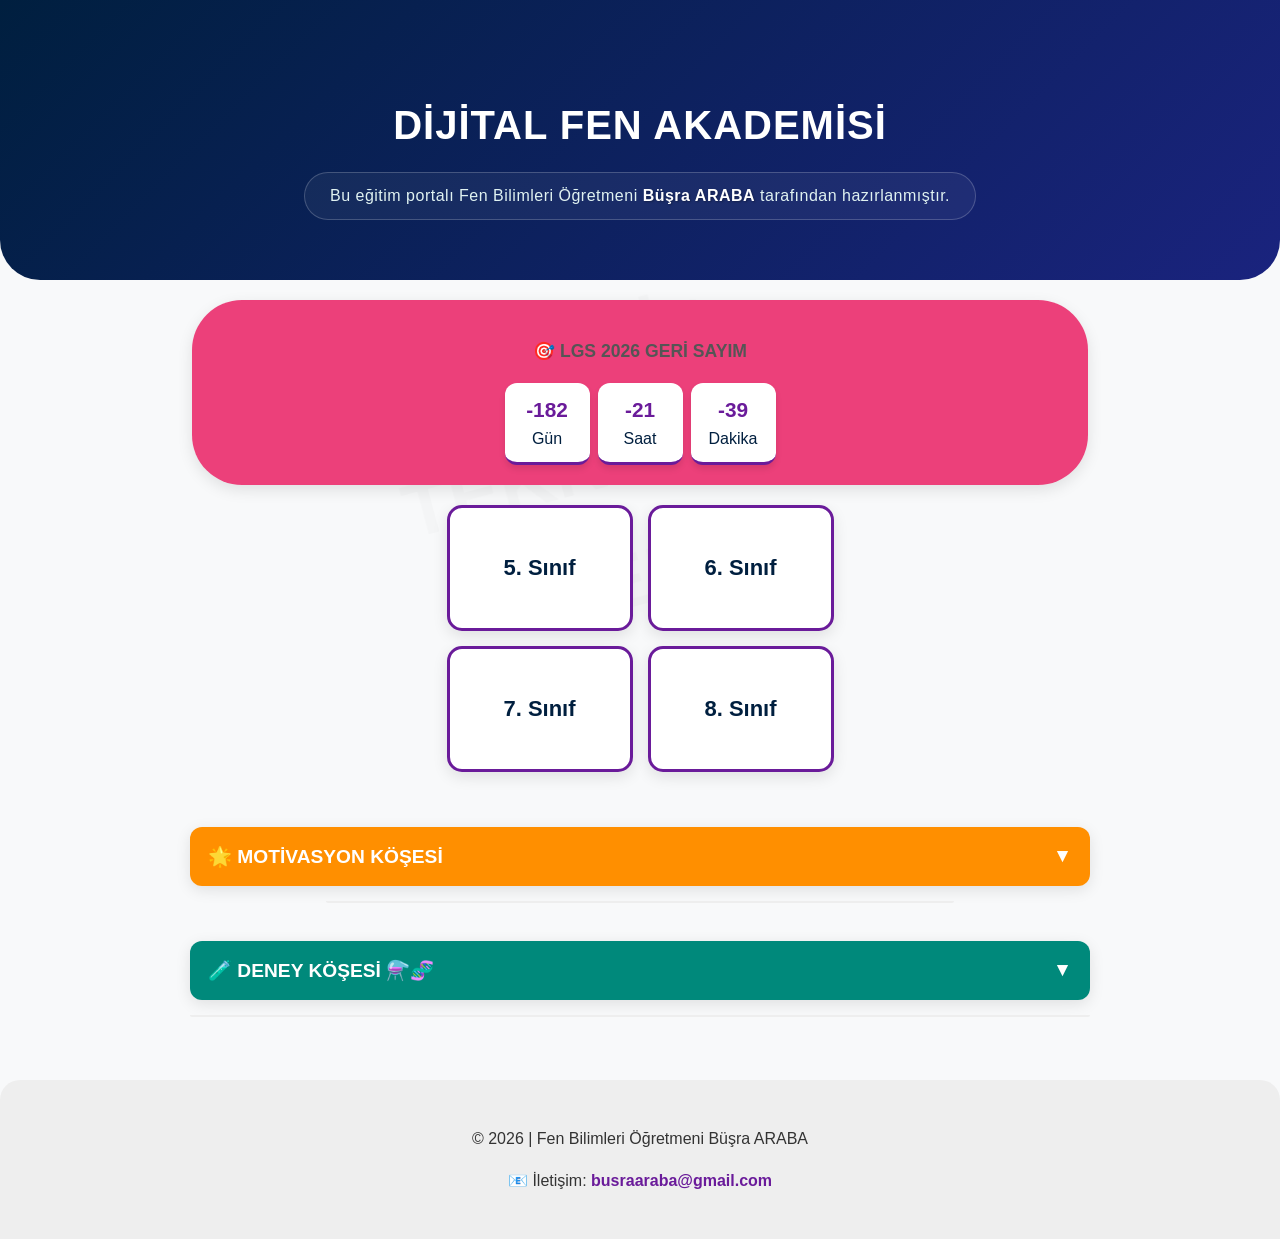
==== index.html @ 3022cdd6 "index.html" ====
<!DOCTYPE html>
<html lang="tr">
<head>
    <meta charset="UTF-8">
    <meta name="viewport" content="width=device-width, initial-scale=1.0">
    <title>Fen Bilimleri Portalı - Büşra Araba</title>
    <link rel="stylesheet" href="style.css">
    <style>
        /* Modern Arka Plan Katmanı */
        body {
            background-color: #f8f9fa;
            position: relative;
        }
        body::before {
            content: "FEN • TEKNOLOJİ • DENEY";
            position: fixed;
            top: 50%;
            left: 50%;
            transform: translate(-50%, -50%) rotate(-15deg);
            font-size: 6vw;
            font-weight: 800;
            color: rgba(0, 0, 0, 0.015);
            z-index: -1;
            pointer-events: none;
        }

        /* Zarif Öğretmen İmzası */
        .teacher-signature {
            margin-top: 15px;
            padding: 10px 25px;
            background: rgba(255, 255, 255, 0.05);
            border-radius: 30px;
            border: 1px solid rgba(255, 255, 255, 0.2);
            display: inline-block;
        }
        .teacher-signature span { color: #e0f2f1; font-size: 1rem; letter-spacing: 0.5px; }
        .teacher-signature b { color: #ffffff; text-shadow: 1px 1px 2px rgba(0,0,0,0.3); }

        /* Kompakt Sayaç Tasarımı */
        #countdown { display: flex; justify-content: center; gap: 8px; margin-top: 10px; }
        .time-unit { 
            background: #ffffff; color: #001f3f; padding: 10px; border-radius: 12px; 
            min-width: 65px; box-shadow: 0 4px 6px rgba(0,0,0,0.1); border-bottom: 3px solid #6a1b9a;
        }
        .time-unit span { font-size: 1.3rem; display: block; font-weight: bold; color: #6a1b9a; }

        /* Akordiyon Butonları (Özel Renkler) */
        .accordion-btn { 
            cursor: pointer; padding: 18px; width: 100%; border: none; text-align: left; 
            font-size: 1.2rem; transition: 0.3s; margin-top: 15px; border-radius: 12px; 
            font-weight: bold; display: flex; justify-content: space-between; align-items: center;
            box-shadow: 0 4px 15px rgba(0,0,0,0.1);
        }

        /* Motivasyon Köşesi - Farklı Renk (Turuncu/Altın Tonları) */
        .btn-motivation { background-color: #ff8f00; color: white; }
        .btn-motivation:hover { background-color: #e65100; }

        /* Deney Köşesi - Farklı Renk (Turkuaz/Yeşil Tonları) */
        .btn-experiment { background-color: #00897b; color: white; }
        .btn-experiment:hover { background-color: #00695c; }

        .panel { 
            padding: 0 20px; background-color: white; max-height: 0; 
            overflow: hidden; transition: max-height 0.3s ease-out; 
            border-radius: 0 0 12px 12px; margin-top: -5px; border: 1px solid #eee;
        }

        /* İçerik Stilleri */
        .quote-box { padding: 15px 0; border-bottom: 1px solid #f0f0f0; }
        .quote-box:last-child { border: none; }
        .exp-item { padding: 15px 0; text-align: left; }
        .exp-item b { color: #00897b; }

        /* Footer */
        .footer-area { margin-top: 60px; padding: 30px; background: #eee; border-radius: 20px 20px 0 0; }
        .footer-area a { color: #6a1b9a; text-decoration: none; font-weight: bold; }
    </style>
</head>
<body>

    <section class="hero" style="background: linear-gradient(135deg, #001f3f, #1a237e); padding: 60px 20px; border-radius: 0 0 40px 40px;">
        <h1 style="font-size: 2.5rem; letter-spacing: 1px; margin-bottom: 0;">DİJİTAL FEN AKADEMİSİ</h1>
        <div class="teacher-signature">
            <span>Bu eğitim portalı Fen Bilimleri Öğretmeni <b>Büşra ARABA</b> tarafından hazırlanmıştır.</span>
        </div>
    </section>

    <div class="countdown-section" style="padding: 20px 0;">
        <h3 style="font-size: 1.1rem; color: #555;">🎯 LGS 2026 GERİ SAYIM</h3>
        <div id="countdown">
            <div class="time-unit"><span id="days">00</span> Gün</div>
            <div class="time-unit"><span id="hours">00</span> Saat</div>
            <div class="time-unit"><span id="minutes">00</span> Dakika</div>
        </div>
    </div>

    <div class="selection-container" style="max-width: 900px; margin: 0 auto; padding: 0 20px;">
        <div style="display: grid; grid-template-columns: 1fr 1fr; gap: 15px; margin-bottom: 20px;">
            <a href="sinif5.html" class="card" style="margin:0;">5. Sınıf</a>
            <a href="sinif6.html" class="card" style="margin:0;">6. Sınıf</a>
            <a href="sinif7.html" class="card" style="margin:0;">7. Sınıf</a>
            <a href="sinif8.html" class="card" style="margin:0;">8. Sınıf</a>
        </div>

        <button class="accordion-btn btn-motivation">
            <span>🌟 MOTİVASYON KÖŞESİ</span>
            <span>▼</span>
        </button>
        <div class="panel">
            <div class="quote-box">
                <p style="font-style: italic;">"Hayatta en hakiki mürşit ilimdir, fendir."</p>
                <p style="text-align: right; font-weight: bold;">— Mustafa Kemal Atatürk</p>
            </div>
            <div class="quote-box">
                <p style="font-style: italic;">"Zorluklar seni durdurmasın, onlar senin sadece ne kadar güçlü olduğunu gösterir."</p>
                <p style="text-align: right; font-weight: bold;">— Büşra Öğretmen</p>
            </div>
        </div>

        <button class="accordion-btn btn-experiment">
            <span>🧪 DENEY KÖŞESİ ⚗️🧬</span>
            <span>▼</span>
        </button>
        <div class="panel">
            <div class="exp-item">
                <b>🌪️ Şişede Hortum Deneyi:</b> İki pet şişeyi ağız ağıza bantlayın, birini suyla doldurun ve hızla çevirerek hortum oluşumunu izleyin!
            </div>
            <div class="exp-item">
                <b>🌈 Renkli Lahana Deneyi:</b> Mor lahana suyuna limon (asit) ve karbonat (baz) ekleyerek renk değişimini gözlemleyin!
            </div>
        </div>
    </div>

    <footer class="footer-area">
        <p style="margin-bottom: 5px;">© 2026 | Fen Bilimleri Öğretmeni Büşra ARABA</p>
        <p>📧 İletişim: <a href="mailto:busraaraba@gmail.com">busraaraba@gmail.com</a></p>
    </footer>

    <script>
        // Akordiyon Sistemi
        var acc = document.getElementsByClassName("accordion-btn");
        for (var i = 0; i < acc.length; i++) {
            acc[i].addEventListener("click", function() {
                this.classList.toggle("active");
                var panel = this.nextElementSibling;
                var arrow = this.children[1];
                if (panel.style.maxHeight) {
                    panel.style.maxHeight = null;
                    arrow.innerHTML = "▼";
                } else {
                    panel.style.maxHeight = panel.scrollHeight + "px";
                    arrow.innerHTML = "▲";
                } 
            });
        }

        // LGS Sayaç
        function updateCountdown() {
            const lgsDate = new Date("June 7, 2026 09:30:00").getTime();
            const now = new Date().getTime();
            const gap = lgsDate - now;
            const second = 1000, minute = second * 60, hour = minute * 60, day = hour * 24;
            document.getElementById("days").innerText = Math.floor(gap / day);
            document.getElementById("hours").innerText = Math.floor((gap % day) / hour);
            document.getElementById("minutes").innerText = Math.floor((gap % hour) / minute);
        }
        setInterval(updateCountdown, 1000);
        updateCountdown();
    </script>
</body>
</html>
---- style.css ----
/* Genel Ayarlar */
body { 
    font-family: 'Segoe UI', sans-serif; 
    margin: 0; 
    background-color: #f0faff; /* Açık Mavi Arka Plan */
    color: #333; 
    text-align: center; 
    line-height: 1.6; 
}

/* Üst Başlık Alanı - Lacivert ve Mor Geçişli */
.hero { 
    background: linear-gradient(135deg, #001f3f, #6a1b9a); /* Lacivert ve Mor */
    color: white; 
    padding: 50px 20px; 
}

/* LGS Geri Sayım - Pembe */
.countdown-section { 
    background: #ec407a; /* Pembe */
    color: white; 
    padding: 20px; 
    margin: 20px auto; 
    width: 70%; 
    border-radius: 50px; 
    box-shadow: 0 5px 15px rgba(0,0,0,0.1); 
}

/* Sınıf Kartları Konteyner */
.selection-container { 
    display: flex; 
    justify-content: center; 
    flex-wrap: wrap; 
    gap: 20px; 
    padding: 30px; 
}

/* Sınıf Kartları - Lacivert Yazı, Beyaz Arka Plan */
.card { 
    background: white; 
    width: 180px; 
    height: 120px; 
    display: flex; 
    align-items: center; 
    justify-content: center; 
    text-decoration: none; 
    color: #001f3f; /* Lacivert */
    font-size: 22px; 
    font-weight: bold; 
    border: 3px solid #6a1b9a; /* Mor Kenarlık */
    border-radius: 15px; 
    box-shadow: 0 5px 15px rgba(0,0,0,0.1); 
    transition: 0.3s; 
}

.card:hover { 
    transform: translateY(-8px); 
    background: #6a1b9a; /* Mor */
    color: white; 
}

/* İçerik Sayfaları - Beyaz Kart */
.content-wrapper { 
    max-width: 850px; 
    margin: 30px auto; 
    background: white; 
    padding: 30px; 
    border-radius: 15px; 
    text-align: left; 
    box-shadow: 0 5px 20px rgba(0,0,0,0.1); 
}

/* Günün Sorusu - Sarı */
.daily-question { 
    background: #fff176; /* Sarı */
    padding: 20px; 
    border-radius: 15px; 
    border: 3px dashed #795548; /* Kahverengi Kesik Çizgi */
    margin-bottom: 30px; 
    text-align: center; 
}

.badge { 
    background: #795548; /* Kahverengi */
    color: white; 
    padding: 5px 15px; 
    border-radius: 20px; 
    font-size: 14px; 
    font-weight: bold; 
    display: inline-block; 
    margin-bottom: 10px; 
}

/* Konu Başlıkları - Mor */
.topic { 
    border-left: 6px solid #6a1b9a; /* Mor Sol Çizgi */
    padding-left: 20px; 
    margin-bottom: 40px; 
}

.topic h2 { 
    color: #001f3f; /* Lacivert Başlıklar */
    margin-top: 0; 
}

/* Gezinti Menüsü (Nav) - Lacivert */
nav { 
    background: #001f3f; 
    padding: 15px; 
    text-align: left; 
}

nav a { 
    color: #f0faff; /* Açık Mavi Yazı */
    text-decoration: none; 
    font-weight: bold; 
}

/* Alt Bilgi (Footer) - Kahverengi */
.contact-section { 
    background: #5d4037; /* Koyu Kahverengi */
    color: white; 
    padding: 40px; 
    margin-top: 50px; 
}

/* Cevabı Gör Butonu - Pembe */
#btn-answer { 
    background: #ec407a; /* Pembe */
    color: white; 
    border: none; 
    padding: 10px 25px; 
    border-radius: 8px; 
    cursor: pointer; 
    font-weight: bold;
}

#btn-answer:hover {
    background: #d81b60;
}

/* Sanal Laboratuvar Alanı - Açık Mavi */
.lab-section { 
    background: #e1f5fe; 
    padding: 30px; 
    margin-top: 20px; 
    color: #001f3f;
}
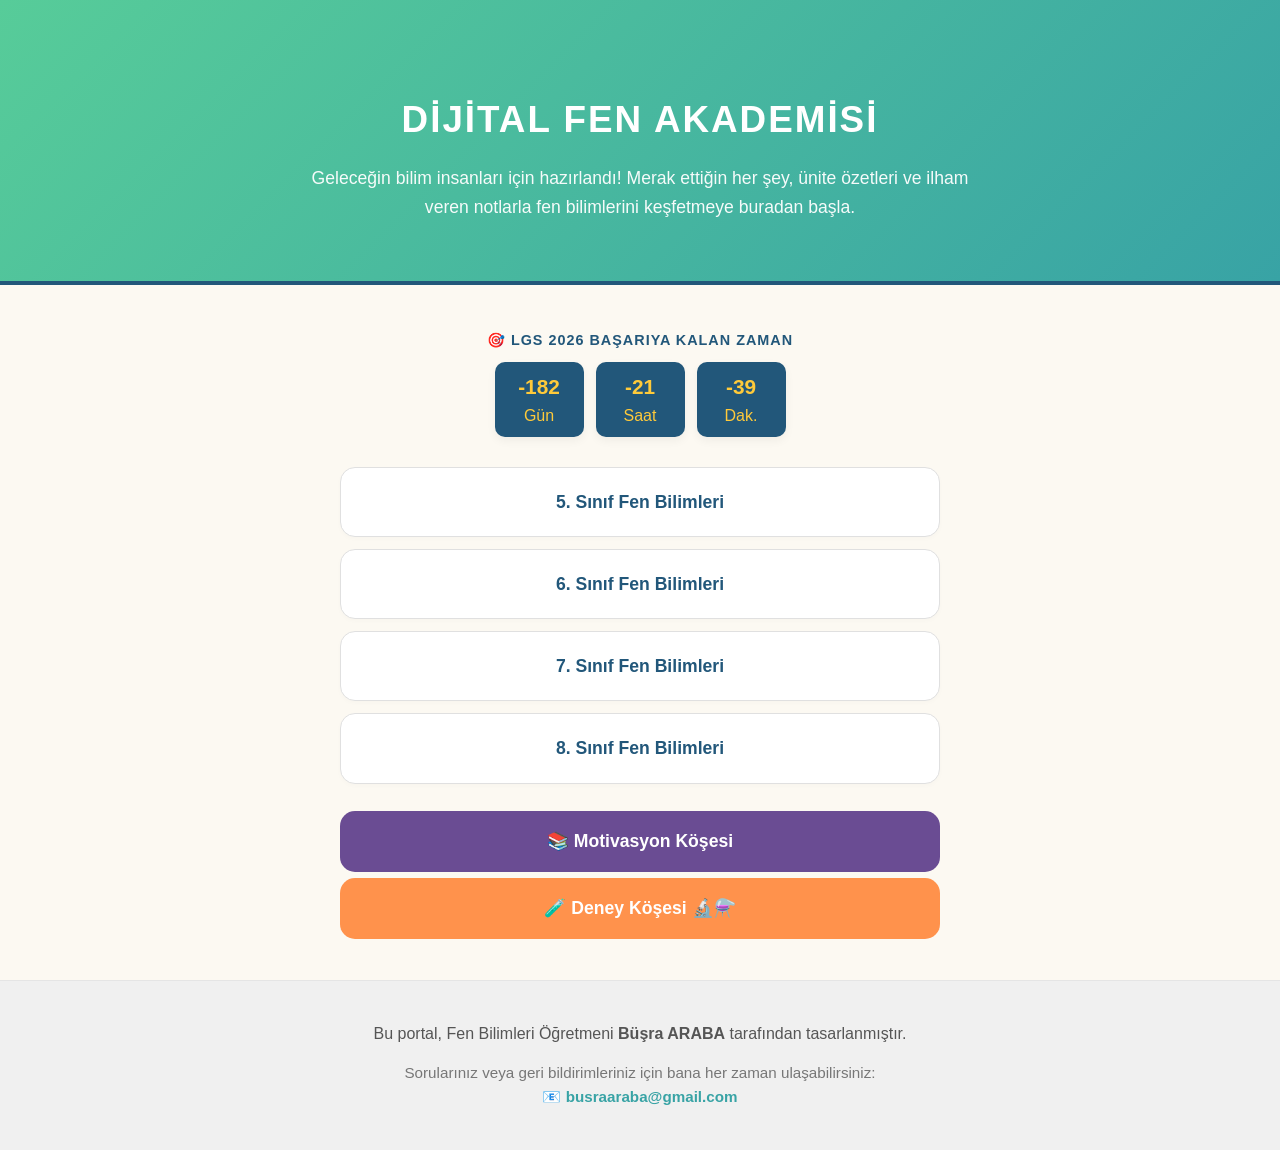
==== commit bc695afe: "index.html" ====
--- a/index.html
+++ b/index.html
@@ -3,138 +3,147 @@
 <head>
     <meta charset="UTF-8">
     <meta name="viewport" content="width=device-width, initial-scale=1.0">
-    <title>Fen Bilimleri Portalı - Büşra Araba</title>
+    <title>Dijital Fen Akademisi - Büşra Araba</title>
     <link rel="stylesheet" href="style.css">
     <style>
-        /* Modern Arka Plan Katmanı */
+        /* Modern ve Naif Tasarım Temelleri */
         body {
-            background-color: #f8f9fa;
-            position: relative;
-        }
-        body::before {
-            content: "FEN • TEKNOLOJİ • DENEY";
-            position: fixed;
-            top: 50%;
-            left: 50%;
-            transform: translate(-50%, -50%) rotate(-15deg);
-            font-size: 6vw;
-            font-weight: 800;
-            color: rgba(0, 0, 0, 0.015);
-            z-index: -1;
-            pointer-events: none;
+            background-color: #fcf9f2; /* Naif Krem */
+            color: #2c3e50;
+            font-family: 'Segoe UI', Tahoma, Geneva, Verdana, sans-serif;
+            margin: 0;
+            padding: 0;
+            line-height: 1.6;
         }
 
-        /* Zarif Öğretmen İmzası */
-        .teacher-signature {
-            margin-top: 15px;
-            padding: 10px 25px;
-            background: rgba(255, 255, 255, 0.05);
-            border-radius: 30px;
-            border: 1px solid rgba(255, 255, 255, 0.2);
-            display: inline-block;
+        /* Hero Alanı: Canlı ve Modern */
+        .hero {
+            background: linear-gradient(135deg, #57cc99, #38a3a5); /* Adaçayı ve Okyanus Geçişi */
+            padding: 60px 20px;
+            color: white;
+            text-align: center;
+            border-bottom: 4px solid #22577a;
         }
-        .teacher-signature span { color: #e0f2f1; font-size: 1rem; letter-spacing: 0.5px; }
-        .teacher-signature b { color: #ffffff; text-shadow: 1px 1px 2px rgba(0,0,0,0.3); }
+        .hero h1 { font-size: 2.3rem; margin-bottom: 15px; letter-spacing: 2px; }
+        .hero p { font-size: 1.1rem; max-width: 700px; margin: 0 auto; opacity: 0.95; font-weight: 300; }
 
-        /* Kompakt Sayaç Tasarımı */
-        #countdown { display: flex; justify-content: center; gap: 8px; margin-top: 10px; }
-        .time-unit { 
-            background: #ffffff; color: #001f3f; padding: 10px; border-radius: 12px; 
-            min-width: 65px; box-shadow: 0 4px 6px rgba(0,0,0,0.1); border-bottom: 3px solid #6a1b9a;
+        /* Minimal LGS Sayacı */
+        .countdown-wrap { padding: 30px 0; text-align: center; }
+        .countdown-wrap h3 { font-size: 0.9rem; color: #22577a; letter-spacing: 1px; margin-bottom: 10px; }
+        #countdown { display: flex; justify-content: center; gap: 12px; }
+        .time-box {
+            background: #22577a; /* Koyu Mavi */
+            color: #ffca3a; /* Naif Altın */
+            padding: 8px 12px;
+            border-radius: 10px;
+            min-width: 65px;
+            box-shadow: 0 4px 10px rgba(0,0,0,0.05);
         }
-        .time-unit span { font-size: 1.3rem; display: block; font-weight: bold; color: #6a1b9a; }
+        .time-box span { font-size: 1.3rem; display: block; font-weight: bold; }
 
-        /* Akordiyon Butonları (Özel Renkler) */
+        /* Alt Alta Buton Yapısı */
+        .main-menu { max-width: 600px; margin: 0 auto; padding: 0 20px 50px 20px; }
+        
+        .menu-item {
+            display: block;
+            text-decoration: none;
+            background: white;
+            color: #22577a;
+            padding: 20px;
+            margin-bottom: 12px;
+            border-radius: 15px;
+            font-weight: bold;
+            font-size: 1.1rem;
+            text-align: center;
+            border: 1px solid #e0e0e0;
+            transition: all 0.3s ease;
+            box-shadow: 0 2px 5px rgba(0,0,0,0.02);
+        }
+        .menu-item:hover { transform: translateY(-3px); box-shadow: 0 5px 15px rgba(0,0,0,0.08); background: #f0faff; }
+
+        /* Akordiyon Butonları */
         .accordion-btn { 
-            cursor: pointer; padding: 18px; width: 100%; border: none; text-align: left; 
-            font-size: 1.2rem; transition: 0.3s; margin-top: 15px; border-radius: 12px; 
-            font-weight: bold; display: flex; justify-content: space-between; align-items: center;
-            box-shadow: 0 4px 15px rgba(0,0,0,0.1);
+            cursor: pointer; padding: 20px; width: 100%; border: none; text-align: center; 
+            font-size: 1.1rem; transition: 0.3s; margin-top: 15px; border-radius: 15px; 
+            font-weight: bold; color: white;
         }
-
-        /* Motivasyon Köşesi - Farklı Renk (Turuncu/Altın Tonları) */
-        .btn-motivation { background-color: #ff8f00; color: white; }
-        .btn-motivation:hover { background-color: #e65100; }
-
-        /* Deney Köşesi - Farklı Renk (Turkuaz/Yeşil Tonları) */
-        .btn-experiment { background-color: #00897b; color: white; }
-        .btn-experiment:hover { background-color: #00695c; }
+        .btn-m { background-color: #6a4c93; } /* Motivasyon: Zarif Mor */
+        .btn-e { background-color: #ff924c; } /* Deney: Enerjik Turuncu */
 
         .panel { 
-            padding: 0 20px; background-color: white; max-height: 0; 
-            overflow: hidden; transition: max-height 0.3s ease-out; 
-            border-radius: 0 0 12px 12px; margin-top: -5px; border: 1px solid #eee;
+            background-color: white; max-height: 0; overflow: hidden; 
+            transition: max-height 0.4s ease-out; border-radius: 0 0 15px 15px; 
+            margin-top: -10px; border: 1px solid #eee; border-top: none;
         }
 
         /* İçerik Stilleri */
-        .quote-box { padding: 15px 0; border-bottom: 1px solid #f0f0f0; }
-        .quote-box:last-child { border: none; }
-        .exp-item { padding: 15px 0; text-align: left; }
-        .exp-item b { color: #00897b; }
+        .quote-row { padding: 15px; border-bottom: 1px solid #f9f9f9; font-size: 0.95rem; text-align: left; }
+        .quote-row b { color: #6a4c93; display: block; margin-top: 5px; font-size: 0.85rem; }
 
-        /* Footer */
-        .footer-area { margin-top: 60px; padding: 30px; background: #eee; border-radius: 20px 20px 0 0; }
-        .footer-area a { color: #6a1b9a; text-decoration: none; font-weight: bold; }
+        /* Footer / İmza Bölümü */
+        footer {
+            background-color: #f0f0f0;
+            padding: 40px 20px;
+            text-align: center;
+            border-top: 1px solid #e5e5e5;
+        }
+        .sig-text { font-size: 1rem; color: #555; margin-bottom: 15px; }
+        .contact-text { font-size: 0.95rem; color: #777; }
+        .contact-text a { color: #38a3a5; text-decoration: none; font-weight: bold; }
     </style>
 </head>
 <body>
 
-    <section class="hero" style="background: linear-gradient(135deg, #001f3f, #1a237e); padding: 60px 20px; border-radius: 0 0 40px 40px;">
-        <h1 style="font-size: 2.5rem; letter-spacing: 1px; margin-bottom: 0;">DİJİTAL FEN AKADEMİSİ</h1>
-        <div class="teacher-signature">
-            <span>Bu eğitim portalı Fen Bilimleri Öğretmeni <b>Büşra ARABA</b> tarafından hazırlanmıştır.</span>
-        </div>
+    <section class="hero">
+        <h1>DİJİTAL FEN AKADEMİSİ</h1>
+        <p>Geleceğin bilim insanları için hazırlandı! Merak ettiğin her şey, ünite özetleri ve ilham veren notlarla fen bilimlerini keşfetmeye buradan başla.</p>
     </section>
 
-    <div class="countdown-section" style="padding: 20px 0;">
-        <h3 style="font-size: 1.1rem; color: #555;">🎯 LGS 2026 GERİ SAYIM</h3>
+    <div class="countdown-wrap">
+        <h3>🎯 LGS 2026 BAŞARIYA KALAN ZAMAN</h3>
         <div id="countdown">
-            <div class="time-unit"><span id="days">00</span> Gün</div>
-            <div class="time-unit"><span id="hours">00</span> Saat</div>
-            <div class="time-unit"><span id="minutes">00</span> Dakika</div>
+            <div class="time-box"><span id="days">00</span>Gün</div>
+            <div class="time-box"><span id="hours">00</span>Saat</div>
+            <div class="time-box"><span id="minutes">00</span>Dak.</div>
         </div>
     </div>
 
-    <div class="selection-container" style="max-width: 900px; margin: 0 auto; padding: 0 20px;">
-        <div style="display: grid; grid-template-columns: 1fr 1fr; gap: 15px; margin-bottom: 20px;">
-            <a href="sinif5.html" class="card" style="margin:0;">5. Sınıf</a>
-            <a href="sinif6.html" class="card" style="margin:0;">6. Sınıf</a>
-            <a href="sinif7.html" class="card" style="margin:0;">7. Sınıf</a>
-            <a href="sinif8.html" class="card" style="margin:0;">8. Sınıf</a>
+    <div class="main-menu">
+        <a href="sinif5.html" class="menu-item">5. Sınıf Fen Bilimleri</a>
+        <a href="sinif6.html" class="menu-item">6. Sınıf Fen Bilimleri</a>
+        <a href="sinif7.html" class="menu-item">7. Sınıf Fen Bilimleri</a>
+        <a href="sinif8.html" class="menu-item">8. Sınıf Fen Bilimleri</a>
+
+        <button class="accordion-btn btn-m">📚 Motivasyon Köşesi</button>
+        <div class="panel">
+            <div class="quote-row">"Hayatta en hakiki mürşit ilimdir, fendir." <b>— Mustafa Kemal Atatürk</b></div>
+            <div class="quote-row">"Hayal gücü bilgiden daha önemlidir." <b>— Albert Einstein</b></div>
+            <div class="quote-row">"Eğitim, dünyayı değiştirmek için kullanabileceğiniz en güçlü silahtır." <b>— Nelson Mandela</b></div>
+            <div class="quote-row">"Dahi, çalışmanın ürünüdür." <b>— Thomas Edison</b></div>
+            <div class="quote-row">"Öğrenmek akıntıya karşı yüzmek gibidir, durduğunuz anda geriye gidersiniz." <b>— Benjamin Britten</b></div>
+            <div class="quote-row">"Hiçbir şey karanlık bir beyinden daha korkunç değildir." <b>— Goethe</b></div>
+            <div class="quote-row">"Başarı bir yolculuktur, bir varış noktası değil." <b>— Ben Sweetland</b></div>
+            <div class="quote-row">"Çalışmak bizi üç büyük beladan kurtarır: Can sıkıntısı, kötü alışkanlıklar ve yoksulluk." <b>— Voltaire</b></div>
+            <div class="quote-row">"Zor iş, zamanında yapmamız gereken kolay işlerin birikmesiyle oluşur." <b>— Henry Ford</b></div>
+            <div class="quote-row">"Bizi birbirimizden ayıran zeka değil, emektir." <b>— Aziz Sancar</b></div>
         </div>
 
-        <button class="accordion-btn btn-motivation">
-            <span>🌟 MOTİVASYON KÖŞESİ</span>
-            <span>▼</span>
-        </button>
+        <button class="accordion-btn btn-e">🧪 Deney Köşesi 🔬⚗️</button>
         <div class="panel">
-            <div class="quote-box">
-                <p style="font-style: italic;">"Hayatta en hakiki mürşit ilimdir, fendir."</p>
-                <p style="text-align: right; font-weight: bold;">— Mustafa Kemal Atatürk</p>
-            </div>
-            <div class="quote-box">
-                <p style="font-style: italic;">"Zorluklar seni durdurmasın, onlar senin sadece ne kadar güçlü olduğunu gösterir."</p>
-                <p style="text-align: right; font-weight: bold;">— Büşra Öğretmen</p>
-            </div>
-        </div>
-
-        <button class="accordion-btn btn-experiment">
-            <span>🧪 DENEY KÖŞESİ ⚗️🧬</span>
-            <span>▼</span>
-        </button>
-        <div class="panel">
-            <div class="exp-item">
-                <b>🌪️ Şişede Hortum Deneyi:</b> İki pet şişeyi ağız ağıza bantlayın, birini suyla doldurun ve hızla çevirerek hortum oluşumunu izleyin!
-            </div>
-            <div class="exp-item">
-                <b>🌈 Renkli Lahana Deneyi:</b> Mor lahana suyuna limon (asit) ve karbonat (baz) ekleyerek renk değişimini gözlemleyin!
+            <div style="padding: 30px; text-align: center; color: #888; font-style: italic;">
+                Bilimsel keşifler çok yakında burada olacak...
             </div>
         </div>
     </div>
 
-    <footer class="footer-area">
-        <p style="margin-bottom: 5px;">© 2026 | Fen Bilimleri Öğretmeni Büşra ARABA</p>
-        <p>📧 İletişim: <a href="mailto:busraaraba@gmail.com">busraaraba@gmail.com</a></p>
+    <footer>
+        <div class="sig-text">
+            Bu portal, Fen Bilimleri Öğretmeni <b>Büşra ARABA</b> tarafından tasarlanmıştır.
+        </div>
+        <div class="contact-text">
+            Sorularınız veya geri bildirimleriniz için bana her zaman ulaşabilirsiniz: <br>
+            📧 <a href="mailto:busraaraba@gmail.com">busraaraba@gmail.com</a>
+        </div>
     </footer>
 
     <script>
@@ -144,18 +153,12 @@
             acc[i].addEventListener("click", function() {
                 this.classList.toggle("active");
                 var panel = this.nextElementSibling;
-                var arrow = this.children[1];
-                if (panel.style.maxHeight) {
-                    panel.style.maxHeight = null;
-                    arrow.innerHTML = "▼";
-                } else {
-                    panel.style.maxHeight = panel.scrollHeight + "px";
-                    arrow.innerHTML = "▲";
-                } 
+                if (panel.style.maxHeight) { panel.style.maxHeight = null; } 
+                else { panel.style.maxHeight = panel.scrollHeight + "px"; }
             });
         }
 
-        // LGS Sayaç
+        // LGS Sayaç Fonksiyonu
         function updateCountdown() {
             const lgsDate = new Date("June 7, 2026 09:30:00").getTime();
             const now = new Date().getTime();
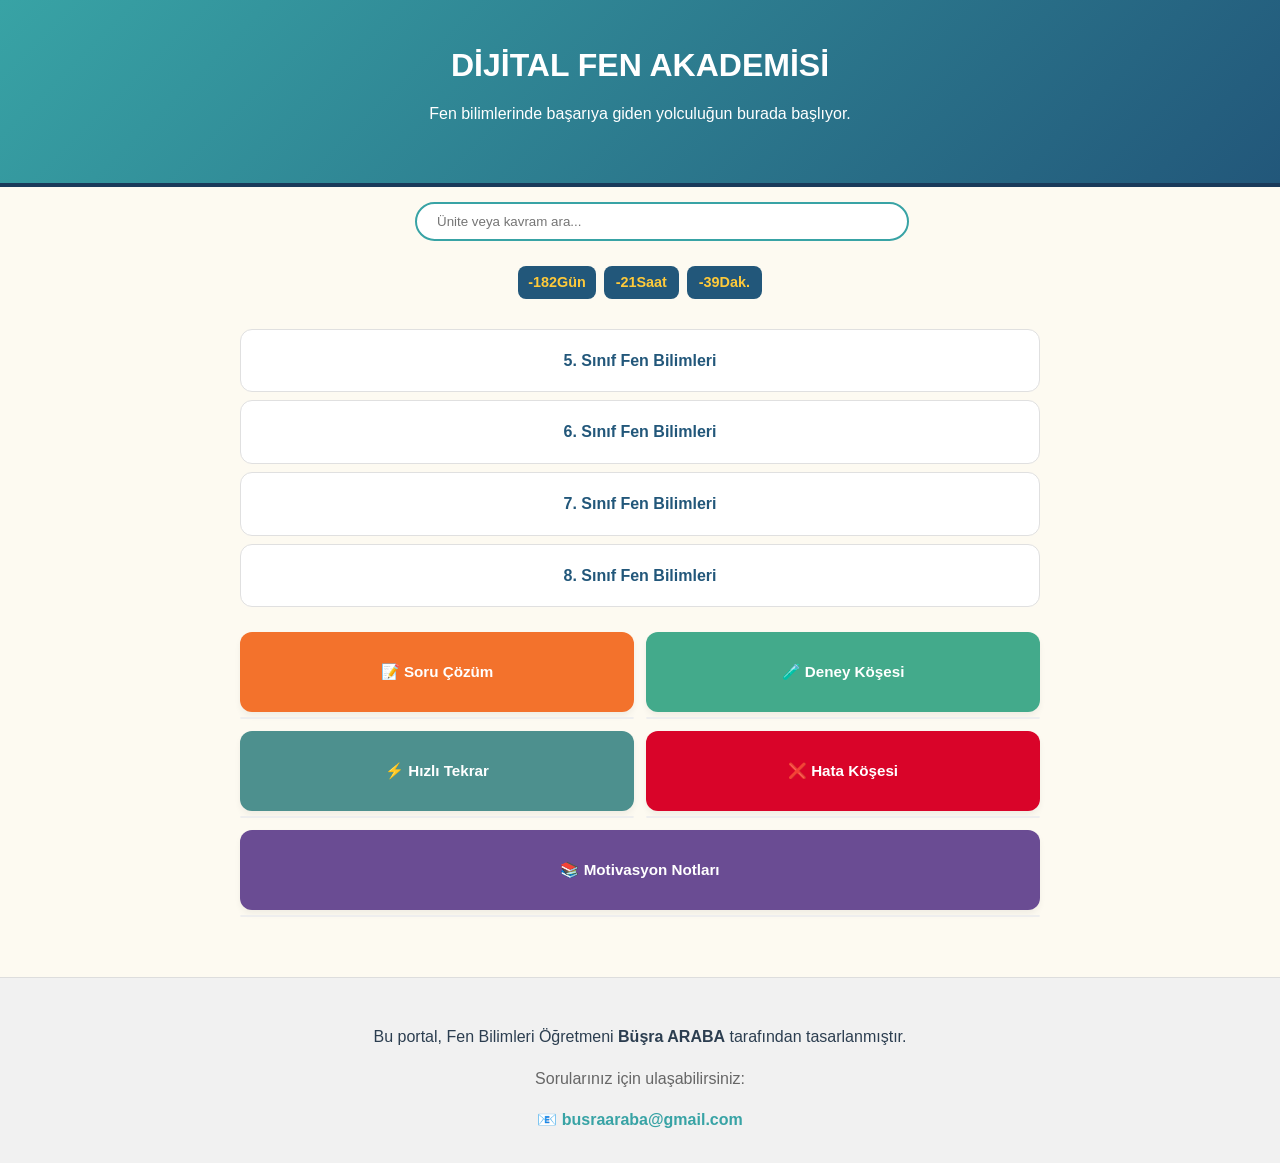
==== commit 4987ce0a: "index.html" ====
--- a/index.html
+++ b/index.html
@@ -6,101 +6,71 @@
     <title>Dijital Fen Akademisi - Büşra Araba</title>
     <link rel="stylesheet" href="style.css">
     <style>
-        /* Modern ve Naif Tasarım Temelleri */
-        body {
-            background-color: #fcf9f2; /* Naif Krem */
-            color: #2c3e50;
-            font-family: 'Segoe UI', Tahoma, Geneva, Verdana, sans-serif;
-            margin: 0;
-            padding: 0;
-            line-height: 1.6;
+        /* Genel Estetik ve Krem Arka Plan */
+        body { background-color: #fdfaf1; color: #2c3e50; font-family: 'Segoe UI', sans-serif; margin: 0; padding: 0; }
+        .hero { background: linear-gradient(135deg, #38a3a5, #22577a); padding: 40px 20px; color: white; text-align: center; border-bottom: 4px solid #1a3a5a; }
+        
+        /* Arama Kutusu */
+        .search-container { margin: 15px auto; max-width: 450px; padding: 0 20px; }
+        .search-box { width: 100%; padding: 10px 20px; border-radius: 20px; border: 2px solid #38a3a5; outline: none; }
+
+        /* Sayaç */
+        .countdown-wrap { text-align: center; padding: 10px 0; }
+        #countdown { display: flex; justify-content: center; gap: 8px; }
+        .time-box { background: #22577a; color: #ffca3a; padding: 5px 10px; border-radius: 8px; min-width: 55px; font-weight: bold; font-size: 0.9rem; }
+
+        /* Ana Menü Yapısı */
+        .container { max-width: 800px; margin: 0 auto; padding: 20px; }
+        
+        /* Sınıflar Yine Alt Alta */
+        .class-list { margin-bottom: 25px; }
+        .class-item { display: block; text-decoration: none; background: white; color: #22577a; padding: 18px; margin-bottom: 8px; border-radius: 12px; font-weight: bold; text-align: center; border: 1px solid #e0e0e0; transition: 0.3s; }
+        .class-item:hover { background: #f0faff; transform: translateY(-2px); }
+
+        /* DİĞER BÖLÜMLER YAN YANA (GRID) */
+        .feature-grid {
+            display: grid;
+            grid-template-columns: 1fr 1fr; /* Yan yana iki sütun */
+            gap: 12px;
         }
 
-        /* Hero Alanı: Canlı ve Modern */
-        .hero {
-            background: linear-gradient(135deg, #57cc99, #38a3a5); /* Adaçayı ve Okyanus Geçişi */
-            padding: 60px 20px;
-            color: white;
-            text-align: center;
-            border-bottom: 4px solid #22577a;
+        .accordion-btn { 
+            cursor: pointer; padding: 15px; width: 100%; border: none; text-align: center; 
+            font-size: 0.95rem; border-radius: 12px; font-weight: bold; color: white;
+            display: flex; flex-direction: column; align-items: center; justify-content: center;
+            min-height: 80px; box-shadow: 0 4px 6px rgba(0,0,0,0.05);
         }
-        .hero h1 { font-size: 2.3rem; margin-bottom: 15px; letter-spacing: 2px; }
-        .hero p { font-size: 1.1rem; max-width: 700px; margin: 0 auto; opacity: 0.95; font-weight: 300; }
 
-        /* Minimal LGS Sayacı */
-        .countdown-wrap { padding: 30px 0; text-align: center; }
-        .countdown-wrap h3 { font-size: 0.9rem; color: #22577a; letter-spacing: 1px; margin-bottom: 10px; }
-        #countdown { display: flex; justify-content: center; gap: 12px; }
-        .time-box {
-            background: #22577a; /* Koyu Mavi */
-            color: #ffca3a; /* Naif Altın */
-            padding: 8px 12px;
-            border-radius: 10px;
-            min-width: 65px;
-            box-shadow: 0 4px 10px rgba(0,0,0,0.05);
-        }
-        .time-box span { font-size: 1.3rem; display: block; font-weight: bold; }
+        .btn-orange { background-color: #f3722c; } /* Soru Çözüm */
+        .btn-teal { background-color: #43aa8b; }   /* Deney Köşesi */
+        .btn-blue { background-color: #4d908e; }   /* Hızlı Tekrar */
+        .btn-red { background-color: #d90429; }    /* Hatalar Köşesi */
+        .btn-purple { background-color: #6a4c93; grid-column: span 2; } /* Motivasyon - Altı Kaplasın */
 
-        /* Alt Alta Buton Yapısı */
-        .main-menu { max-width: 600px; margin: 0 auto; padding: 0 20px 50px 20px; }
-        
-        .menu-item {
-            display: block;
-            text-decoration: none;
-            background: white;
-            color: #22577a;
-            padding: 20px;
-            margin-bottom: 12px;
-            border-radius: 15px;
-            font-weight: bold;
-            font-size: 1.1rem;
-            text-align: center;
-            border: 1px solid #e0e0e0;
-            transition: all 0.3s ease;
-            box-shadow: 0 2px 5px rgba(0,0,0,0.02);
-        }
-        .menu-item:hover { transform: translateY(-3px); box-shadow: 0 5px 15px rgba(0,0,0,0.08); background: #f0faff; }
-
-        /* Akordiyon Butonları */
-        .accordion-btn { 
-            cursor: pointer; padding: 20px; width: 100%; border: none; text-align: center; 
-            font-size: 1.1rem; transition: 0.3s; margin-top: 15px; border-radius: 15px; 
-            font-weight: bold; color: white;
-        }
-        .btn-m { background-color: #6a4c93; } /* Motivasyon: Zarif Mor */
-        .btn-e { background-color: #ff924c; } /* Deney: Enerjik Turuncu */
-
+        /* Panel Açılışı - Grid içinde mutlak konumlanmasın diye ayar */
+        .grid-item { position: relative; }
         .panel { 
             background-color: white; max-height: 0; overflow: hidden; 
-            transition: max-height 0.4s ease-out; border-radius: 0 0 15px 15px; 
-            margin-top: -10px; border: 1px solid #eee; border-top: none;
+            transition: max-height 0.4s ease-out; border-radius: 12px; 
+            border: 1px solid #eee; margin-top: 5px; font-size: 0.9rem;
         }
+        .panel-content { padding: 15px; text-align: left; }
 
-        /* İçerik Stilleri */
-        .quote-row { padding: 15px; border-bottom: 1px solid #f9f9f9; font-size: 0.95rem; text-align: left; }
-        .quote-row b { color: #6a4c93; display: block; margin-top: 5px; font-size: 0.85rem; }
-
-        /* Footer / İmza Bölümü */
-        footer {
-            background-color: #f0f0f0;
-            padding: 40px 20px;
-            text-align: center;
-            border-top: 1px solid #e5e5e5;
-        }
-        .sig-text { font-size: 1rem; color: #555; margin-bottom: 15px; }
-        .contact-text { font-size: 0.95rem; color: #777; }
-        .contact-text a { color: #38a3a5; text-decoration: none; font-weight: bold; }
+        footer { background: #f1f1f1; padding: 30px; text-align: center; margin-top: 40px; border-top: 1px solid #ddd; }
     </style>
 </head>
 <body>
 
     <section class="hero">
-        <h1>DİJİTAL FEN AKADEMİSİ</h1>
-        <p>Geleceğin bilim insanları için hazırlandı! Merak ettiğin her şey, ünite özetleri ve ilham veren notlarla fen bilimlerini keşfetmeye buradan başla.</p>
+        <h1 style="margin:0; font-size: 2rem;">DİJİTAL FEN AKADEMİSİ</h1>
+        <p style="margin-top:10px; font-size: 1rem;">Fen bilimlerinde başarıya giden yolculuğun burada başlıyor.</p>
     </section>
 
+    <div class="search-container">
+        <input type="text" id="searchInput" class="search-box" placeholder="Ünite veya kavram ara..." onkeyup="searchFunction()">
+    </div>
+
     <div class="countdown-wrap">
-        <h3>🎯 LGS 2026 BAŞARIYA KALAN ZAMAN</h3>
         <div id="countdown">
             <div class="time-box"><span id="days">00</span>Gün</div>
             <div class="time-box"><span id="hours">00</span>Saat</div>
@@ -108,42 +78,63 @@
         </div>
     </div>
 
-    <div class="main-menu">
-        <a href="sinif5.html" class="menu-item">5. Sınıf Fen Bilimleri</a>
-        <a href="sinif6.html" class="menu-item">6. Sınıf Fen Bilimleri</a>
-        <a href="sinif7.html" class="menu-item">7. Sınıf Fen Bilimleri</a>
-        <a href="sinif8.html" class="menu-item">8. Sınıf Fen Bilimleri</a>
-
-        <button class="accordion-btn btn-m">📚 Motivasyon Köşesi</button>
-        <div class="panel">
-            <div class="quote-row">"Hayatta en hakiki mürşit ilimdir, fendir." <b>— Mustafa Kemal Atatürk</b></div>
-            <div class="quote-row">"Hayal gücü bilgiden daha önemlidir." <b>— Albert Einstein</b></div>
-            <div class="quote-row">"Eğitim, dünyayı değiştirmek için kullanabileceğiniz en güçlü silahtır." <b>— Nelson Mandela</b></div>
-            <div class="quote-row">"Dahi, çalışmanın ürünüdür." <b>— Thomas Edison</b></div>
-            <div class="quote-row">"Öğrenmek akıntıya karşı yüzmek gibidir, durduğunuz anda geriye gidersiniz." <b>— Benjamin Britten</b></div>
-            <div class="quote-row">"Hiçbir şey karanlık bir beyinden daha korkunç değildir." <b>— Goethe</b></div>
-            <div class="quote-row">"Başarı bir yolculuktur, bir varış noktası değil." <b>— Ben Sweetland</b></div>
-            <div class="quote-row">"Çalışmak bizi üç büyük beladan kurtarır: Can sıkıntısı, kötü alışkanlıklar ve yoksulluk." <b>— Voltaire</b></div>
-            <div class="quote-row">"Zor iş, zamanında yapmamız gereken kolay işlerin birikmesiyle oluşur." <b>— Henry Ford</b></div>
-            <div class="quote-row">"Bizi birbirimizden ayıran zeka değil, emektir." <b>— Aziz Sancar</b></div>
+    <div class="container">
+        <div class="class-list">
+            <a href="sinif5.html" class="class-item">5. Sınıf Fen Bilimleri</a>
+            <a href="sinif6.html" class="class-item">6. Sınıf Fen Bilimleri</a>
+            <a href="sinif7.html" class="class-item">7. Sınıf Fen Bilimleri</a>
+            <a href="sinif8.html" class="class-item">8. Sınıf Fen Bilimleri</a>
         </div>
 
-        <button class="accordion-btn btn-e">🧪 Deney Köşesi 🔬⚗️</button>
-        <div class="panel">
-            <div style="padding: 30px; text-align: center; color: #888; font-style: italic;">
-                Bilimsel keşifler çok yakında burada olacak...
+        <div class="feature-grid">
+            
+            <div class="grid-item">
+                <button class="accordion-btn btn-orange">📝 Soru Çözüm</button>
+                <div class="panel">
+                    <div class="panel-content">
+                        <a href="#" style="color:#f3722c; text-decoration:none;">• LGS Çıkmışlar</a><br>
+                        <a href="#" style="color:#f3722c; text-decoration:none;">• Günlük 10 Soru</a>
+                    </div>
+                </div>
             </div>
+
+            <div class="grid-item">
+                <button class="accordion-btn btn-teal">🧪 Deney Köşesi</button>
+                <div class="panel">
+                    <div class="panel-content" style="color:#888;">Yakında burada...</div>
+                </div>
+            </div>
+
+            <div class="grid-item">
+                <button class="accordion-btn btn-blue">⚡ Hızlı Tekrar</button>
+                <div class="panel">
+                    <div class="panel-content" style="color:#888;">İçerik bekleniyor...</div>
+                </div>
+            </div>
+
+            <div class="grid-item">
+                <button class="accordion-btn btn-red">❌ Hata Köşesi</button>
+                <div class="panel">
+                    <div class="panel-content" style="color:#888;">Doğru bilinen yanlışlar...</div>
+                </div>
+            </div>
+
+            <div class="grid-item" style="grid-column: span 2;">
+                <button class="accordion-btn btn-purple">📚 Motivasyon Notları</button>
+                <div class="panel">
+                    <div class="panel-content">
+                        <i>"Hayatta en hakiki mürşit ilimdir, fendir." - Atatürk</i>
+                    </div>
+                </div>
+            </div>
+
         </div>
     </div>
 
     <footer>
-        <div class="sig-text">
-            Bu portal, Fen Bilimleri Öğretmeni <b>Büşra ARABA</b> tarafından tasarlanmıştır.
-        </div>
-        <div class="contact-text">
-            Sorularınız veya geri bildirimleriniz için bana her zaman ulaşabilirsiniz: <br>
-            📧 <a href="mailto:busraaraba@gmail.com">busraaraba@gmail.com</a>
-        </div>
+        <p style="margin-bottom: 10px;">Bu portal, Fen Bilimleri Öğretmeni <b>Büşra ARABA</b> tarafından tasarlanmıştır.</p>
+        <p style="color: #666;">Sorularınız için ulaşabilirsiniz:</p>
+        📧 <a href="mailto:busraaraba@gmail.com" style="color: #38a3a5; text-decoration: none; font-weight: bold;">busraaraba@gmail.com</a>
     </footer>
 
     <script>
@@ -151,14 +142,22 @@
         var acc = document.getElementsByClassName("accordion-btn");
         for (var i = 0; i < acc.length; i++) {
             acc[i].addEventListener("click", function() {
-                this.classList.toggle("active");
                 var panel = this.nextElementSibling;
                 if (panel.style.maxHeight) { panel.style.maxHeight = null; } 
                 else { panel.style.maxHeight = panel.scrollHeight + "px"; }
             });
         }
 
-        // LGS Sayaç Fonksiyonu
+        // Arama (Sadece sınıflar için)
+        function searchFunction() {
+            var input = document.getElementById("searchInput").value.toUpperCase();
+            var items = document.getElementsByClassName("class-item");
+            for (var i = 0; i < items.length; i++) {
+                items[i].style.display = items[i].innerHTML.toUpperCase().includes(input) ? "" : "none";
+            }
+        }
+
+        // LGS Sayaç
         function updateCountdown() {
             const lgsDate = new Date("June 7, 2026 09:30:00").getTime();
             const now = new Date().getTime();
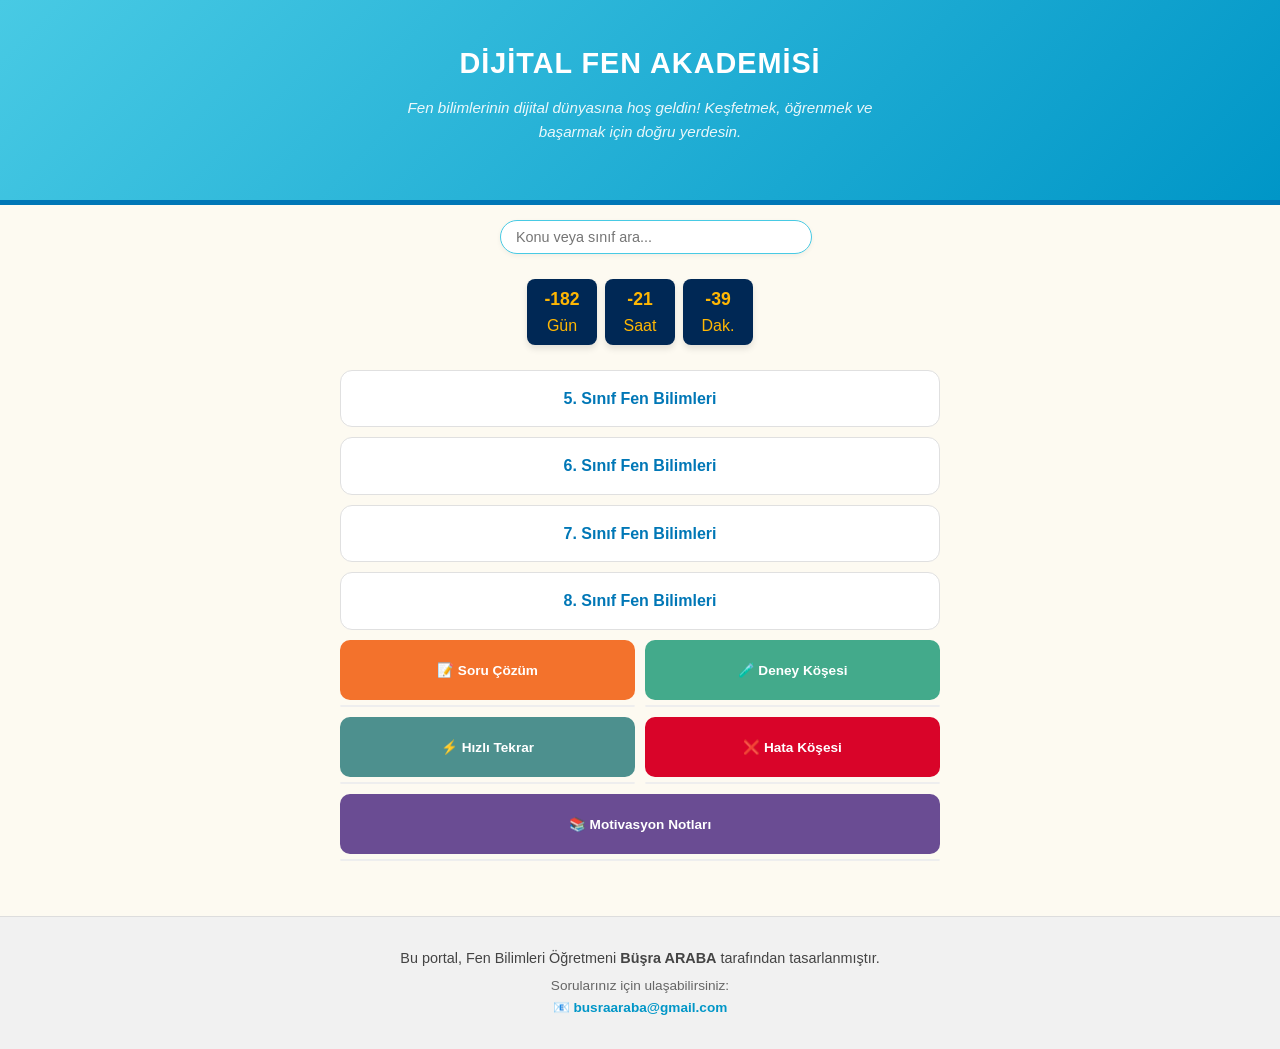
==== commit 14a1c2dc: "index.html" ====
--- a/index.html
+++ b/index.html
@@ -6,68 +6,118 @@
     <title>Dijital Fen Akademisi - Büşra Araba</title>
     <link rel="stylesheet" href="style.css">
     <style>
-        /* Genel Estetik ve Krem Arka Plan */
-        body { background-color: #fdfaf1; color: #2c3e50; font-family: 'Segoe UI', sans-serif; margin: 0; padding: 0; }
-        .hero { background: linear-gradient(135deg, #38a3a5, #22577a); padding: 40px 20px; color: white; text-align: center; border-bottom: 4px solid #1a3a5a; }
-        
-        /* Arama Kutusu */
-        .search-container { margin: 15px auto; max-width: 450px; padding: 0 20px; }
-        .search-box { width: 100%; padding: 10px 20px; border-radius: 20px; border: 2px solid #38a3a5; outline: none; }
-
-        /* Sayaç */
+        /* Modern ve Naif Krem Tasarımı */
+        body { 
+            background-color: #fdfaf1; 
+            color: #2c3e50; 
+            font-family: 'Segoe UI', Tahoma, Geneva, Verdana, sans-serif; 
+            margin: 0; 
+            padding: 0; 
+            overflow-x: hidden; 
+        }
+
+        /* Hero Alanı: Naif ve Canlı */
+        .hero { 
+            background: linear-gradient(135deg, #48cae4, #0096c7); 
+            padding: 40px 15px; 
+            color: white; 
+            text-align: center; 
+            border-bottom: 5px solid #0077b6; 
+        }
+        .hero h1 { font-size: 1.8rem; margin: 0; letter-spacing: 1px; }
+        .hero p { font-size: 0.95rem; opacity: 0.9; margin-top: 10px; font-style: italic; max-width: 500px; margin-left: auto; margin-right: auto; }
+
+        /* Minimal Küçük Arama Kutusu */
+        .search-container { margin: 15px auto; max-width: 280px; padding: 0 15px; }
+        .search-box { 
+            width: 100%; padding: 8px 15px; border-radius: 20px; 
+            border: 1.5px solid #48cae4; outline: none; font-size: 0.9rem;
+            box-shadow: 0 2px 5px rgba(0,0,0,0.05);
+        }
+
+        /* Minimal LGS Sayacı */
         .countdown-wrap { text-align: center; padding: 10px 0; }
         #countdown { display: flex; justify-content: center; gap: 8px; }
-        .time-box { background: #22577a; color: #ffca3a; padding: 5px 10px; border-radius: 8px; min-width: 55px; font-weight: bold; font-size: 0.9rem; }
-
-        /* Ana Menü Yapısı */
-        .container { max-width: 800px; margin: 0 auto; padding: 20px; }
-        
-        /* Sınıflar Yine Alt Alta */
-        .class-list { margin-bottom: 25px; }
-        .class-item { display: block; text-decoration: none; background: white; color: #22577a; padding: 18px; margin-bottom: 8px; border-radius: 12px; font-weight: bold; text-align: center; border: 1px solid #e0e0e0; transition: 0.3s; }
+        .time-box { 
+            background: #002855; 
+            color: #ffb703; 
+            padding: 6px 10px; 
+            border-radius: 8px; 
+            min-width: 50px; 
+            box-shadow: 0 4px 6px rgba(0,0,0,0.1);
+        }
+        .time-box span { font-size: 1.1rem; display: block; font-weight: bold; }
+
+        /* İçerik Konteyneri */
+        .container { max-width: 600px; margin: 0 auto; padding: 15px; }
+
+        /* Sınıf Butonları - Alt Alta */
+        .class-item { 
+            display: block; text-decoration: none; background: white; color: #0077b6; 
+            padding: 15px; margin-bottom: 10px; border-radius: 12px; font-weight: bold; 
+            text-align: center; border: 1px solid #e0e0e0; transition: 0.3s;
+        }
         .class-item:hover { background: #f0faff; transform: translateY(-2px); }
 
-        /* DİĞER BÖLÜMLER YAN YANA (GRID) */
-        .feature-grid {
-            display: grid;
-            grid-template-columns: 1fr 1fr; /* Yan yana iki sütun */
-            gap: 12px;
+        /* Yan Yana Grid Bölümleri */
+        .feature-grid { 
+            display: grid; 
+            grid-template-columns: 1fr 1fr; 
+            gap: 10px; 
+            margin-top: 10px;
         }
 
         .accordion-btn { 
-            cursor: pointer; padding: 15px; width: 100%; border: none; text-align: center; 
-            font-size: 0.95rem; border-radius: 12px; font-weight: bold; color: white;
-            display: flex; flex-direction: column; align-items: center; justify-content: center;
-            min-height: 80px; box-shadow: 0 4px 6px rgba(0,0,0,0.05);
-        }
-
-        .btn-orange { background-color: #f3722c; } /* Soru Çözüm */
-        .btn-teal { background-color: #43aa8b; }   /* Deney Köşesi */
-        .btn-blue { background-color: #4d908e; }   /* Hızlı Tekrar */
-        .btn-red { background-color: #d90429; }    /* Hatalar Köşesi */
-        .btn-purple { background-color: #6a4c93; grid-column: span 2; } /* Motivasyon - Altı Kaplasın */
-
-        /* Panel Açılışı - Grid içinde mutlak konumlanmasın diye ayar */
-        .grid-item { position: relative; }
+            cursor: pointer; padding: 12px; width: 100%; border: none; text-align: center; 
+            font-size: 0.85rem; border-radius: 10px; font-weight: bold; color: white; 
+            min-height: 60px; display: flex; align-items: center; justify-content: center; 
+        }
+
+        .btn-orange { background-color: #f3722c; } 
+        .btn-teal { background-color: #43aa8b; } 
+        .btn-blue { background-color: #4d908e; } 
+        .btn-red { background-color: #d90429; } 
+        .btn-purple { background-color: #6a4c93; grid-column: span 2; }
+
         .panel { 
             background-color: white; max-height: 0; overflow: hidden; 
-            transition: max-height 0.4s ease-out; border-radius: 12px; 
-            border: 1px solid #eee; margin-top: 5px; font-size: 0.9rem;
-        }
-        .panel-content { padding: 15px; text-align: left; }
-
-        footer { background: #f1f1f1; padding: 30px; text-align: center; margin-top: 40px; border-top: 1px solid #ddd; }
+            transition: max-height 0.3s ease-out; border-radius: 10px; 
+            border: 1px solid #eee; margin-top: 5px; 
+        }
+        .panel-content { padding: 12px; font-size: 0.85rem; text-align: left; line-height: 1.5; }
+        
+        /* Günlük Soru Kutusu */
+        .daily-task-box { 
+            background: #fff3e0; 
+            padding: 10px; 
+            border-radius: 8px; 
+            border-left: 4px solid #f3722c; 
+            margin-top: 10px; 
+            font-weight: bold; 
+            color: #e65100; 
+        }
+
+        /* Footer */
+        footer { 
+            margin-top: 40px; 
+            padding: 30px 15px; 
+            background-color: #f1f1f1; 
+            text-align: center; 
+            border-top: 1px solid #ddd; 
+        }
+        .footer-text { font-size: 0.9rem; color: #444; margin-bottom: 5px; }
+        .footer-contact { font-size: 0.85rem; color: #666; }
     </style>
 </head>
 <body>
 
     <section class="hero">
-        <h1 style="margin:0; font-size: 2rem;">DİJİTAL FEN AKADEMİSİ</h1>
-        <p style="margin-top:10px; font-size: 1rem;">Fen bilimlerinde başarıya giden yolculuğun burada başlıyor.</p>
+        <h1>DİJİTAL FEN AKADEMİSİ</h1>
+        <p>Fen bilimlerinin dijital dünyasına hoş geldin! Keşfetmek, öğrenmek ve başarmak için doğru yerdesin.</p>
     </section>
 
     <div class="search-container">
-        <input type="text" id="searchInput" class="search-box" placeholder="Ünite veya kavram ara..." onkeyup="searchFunction()">
+        <input type="text" id="searchInput" class="search-box" placeholder="Konu veya sınıf ara..." onkeyup="searchSite()">
     </div>
 
     <div class="countdown-wrap">
@@ -79,62 +129,65 @@
     </div>
 
     <div class="container">
-        <div class="class-list">
-            <a href="sinif5.html" class="class-item">5. Sınıf Fen Bilimleri</a>
-            <a href="sinif6.html" class="class-item">6. Sınıf Fen Bilimleri</a>
-            <a href="sinif7.html" class="class-item">7. Sınıf Fen Bilimleri</a>
-            <a href="sinif8.html" class="class-item">8. Sınıf Fen Bilimleri</a>
+        <div id="classList">
+            <a href="sinif5.html" class="class-item searchable">5. Sınıf Fen Bilimleri</a>
+            <a href="sinif6.html" class="class-item searchable">6. Sınıf Fen Bilimleri</a>
+            <a href="sinif7.html" class="class-item searchable">7. Sınıf Fen Bilimleri</a>
+            <a href="sinif8.html" class="class-item searchable">8. Sınıf Fen Bilimleri</a>
         </div>
 
         <div class="feature-grid">
-            
             <div class="grid-item">
                 <button class="accordion-btn btn-orange">📝 Soru Çözüm</button>
                 <div class="panel">
                     <div class="panel-content">
-                        <a href="#" style="color:#f3722c; text-decoration:none;">• LGS Çıkmışlar</a><br>
-                        <a href="#" style="color:#f3722c; text-decoration:none;">• Günlük 10 Soru</a>
+                        <div class="searchable">• LGS En Çok Çıkanlar</div>
+                        <div class="daily-task-box" id="dailyQuestion">Yükleniyor...</div>
                     </div>
                 </div>
             </div>
 
             <div class="grid-item">
                 <button class="accordion-btn btn-teal">🧪 Deney Köşesi</button>
-                <div class="panel">
-                    <div class="panel-content" style="color:#888;">Yakında burada...</div>
-                </div>
+                <div class="panel"><div class="panel-content searchable">Gelecekteki bilimsel deneyler için ayrılmıştır...</div></div>
             </div>
 
             <div class="grid-item">
                 <button class="accordion-btn btn-blue">⚡ Hızlı Tekrar</button>
-                <div class="panel">
-                    <div class="panel-content" style="color:#888;">İçerik bekleniyor...</div>
-                </div>
+                <div class="panel"><div class="panel-content searchable">Kısa özetler yakında burada...</div></div>
             </div>
 
             <div class="grid-item">
                 <button class="accordion-btn btn-red">❌ Hata Köşesi</button>
-                <div class="panel">
-                    <div class="panel-content" style="color:#888;">Doğru bilinen yanlışlar...</div>
-                </div>
+                <div class="panel"><div class="panel-content searchable">Doğrusunu öğrenmek için beklemede kal...</div></div>
             </div>
 
             <div class="grid-item" style="grid-column: span 2;">
                 <button class="accordion-btn btn-purple">📚 Motivasyon Notları</button>
                 <div class="panel">
                     <div class="panel-content">
-                        <i>"Hayatta en hakiki mürşit ilimdir, fendir." - Atatürk</i>
+                        <div class="searchable">1. "Hayatta en hakiki mürşit ilimdir, fendir." - ATATÜRK</div>
+                        <div class="searchable">2. "Hayal gücü bilgiden daha önemlidir." - Albert Einstein</div>
+                        <div class="searchable">3. "Dahi, %1 ilham ve %99 terdir." - Thomas Edison</div>
+                        <div class="searchable">4. "Bizi birbirimizden ayıran zeka değil, emektir." - Aziz Sancar</div>
+                        <div class="searchable">5. "Eğitim dünyayı değiştiren en güçlü silahtır." - Mandela</div>
+                        <div class="searchable">6. "Hiçbir zaman kaybetmem; ya kazanırım ya da öğrenirim." - Mandela</div>
+                        <div class="searchable">7. "Başarı bir yolculuktur, bir varış noktası değil." - B. Sweetland</div>
+                        <div class="searchable">8. "Hiçbir şey karanlık bir beyinden daha korkunç değildir." - Goethe</div>
+                        <div class="searchable">9. "Öğrenmek akıntıya karşı yüzmek gibidir." - B. Britten</div>
+                        <div class="searchable">10. "Zor iş, birikmiş kolay işlerin toplamıdır." - Henry Ford</div>
                     </div>
                 </div>
             </div>
-
         </div>
     </div>
 
     <footer>
-        <p style="margin-bottom: 10px;">Bu portal, Fen Bilimleri Öğretmeni <b>Büşra ARABA</b> tarafından tasarlanmıştır.</p>
-        <p style="color: #666;">Sorularınız için ulaşabilirsiniz:</p>
-        📧 <a href="mailto:busraaraba@gmail.com" style="color: #38a3a5; text-decoration: none; font-weight: bold;">busraaraba@gmail.com</a>
+        <div class="footer-text">Bu portal, Fen Bilimleri Öğretmeni <b>Büşra ARABA</b> tarafından tasarlanmıştır.</div>
+        <div class="footer-contact">
+            Sorularınız için ulaşabilirsiniz: <br>
+            📧 <a href="mailto:busraaraba@gmail.com" style="color: #0096c7; text-decoration: none; font-weight: bold;">busraaraba@gmail.com</a>
+        </div>
     </footer>
 
     <script>
@@ -143,32 +196,46 @@
         for (var i = 0; i < acc.length; i++) {
             acc[i].addEventListener("click", function() {
                 var panel = this.nextElementSibling;
-                if (panel.style.maxHeight) { panel.style.maxHeight = null; } 
-                else { panel.style.maxHeight = panel.scrollHeight + "px"; }
+                panel.style.maxHeight = panel.style.maxHeight ? null : panel.scrollHeight + "px";
             });
         }
 
-        // Arama (Sadece sınıflar için)
-        function searchFunction() {
-            var input = document.getElementById("searchInput").value.toUpperCase();
-            var items = document.getElementsByClassName("class-item");
-            for (var i = 0; i < items.length; i++) {
-                items[i].style.display = items[i].innerHTML.toUpperCase().includes(input) ? "" : "none";
+        // Gelişmiş Site içi Arama
+        function searchSite() {
+            let input = document.getElementById('searchInput').value.toLowerCase();
+            let items = document.getElementsByClassName('searchable');
+            for (let i = 0; i < items.length; i++) {
+                if (items[i].innerText.toLowerCase().includes(input)) {
+                    items[i].style.display = "block";
+                } else {
+                    items[i].style.display = "none";
+                }
             }
         }
 
-        // LGS Sayaç
+        // Günlük Otomatik Değişen Soru Görevi
+        const dailyQuestions = [
+            "Mevsimlerin Oluşumu'ndan 10 soru çöz!",
+            "DNA ve Genetik Kod konusuna odaklan!",
+            "Basınç konusundan testlerini bitir!",
+            "Madde ve Isı özetlerini oku!",
+            "Işığın Kırılması sorularına bak!",
+            "Vücudumuzdaki Sistemler tekrarı yap!",
+            "Elektrik Devreleri deneyi yap!"
+        ];
+        const dayOfYear = Math.floor((new Date() - new Date(new Date().getFullYear(), 0, 0)) / 86400000);
+        document.getElementById("dailyQuestion").innerHTML = "📅 Bugün: " + dailyQuestions[dayOfYear % dailyQuestions.length];
+
+        // LGS Sayaç Fonksiyonu
         function updateCountdown() {
             const lgsDate = new Date("June 7, 2026 09:30:00").getTime();
             const now = new Date().getTime();
             const gap = lgsDate - now;
-            const second = 1000, minute = second * 60, hour = minute * 60, day = hour * 24;
-            document.getElementById("days").innerText = Math.floor(gap / day);
-            document.getElementById("hours").innerText = Math.floor((gap % day) / hour);
-            document.getElementById("minutes").innerText = Math.floor((gap % hour) / minute);
-        }
-        setInterval(updateCountdown, 1000);
-        updateCountdown();
+            document.getElementById("days").innerText = Math.floor(gap / 86400000);
+            document.getElementById("hours").innerText = Math.floor((gap % 86400000) / 3600000);
+            document.getElementById("minutes").innerText = Math.floor((gap % 3600000) / 60000);
+        }
+        setInterval(updateCountdown, 1000); updateCountdown();
     </script>
 </body>
 </html>
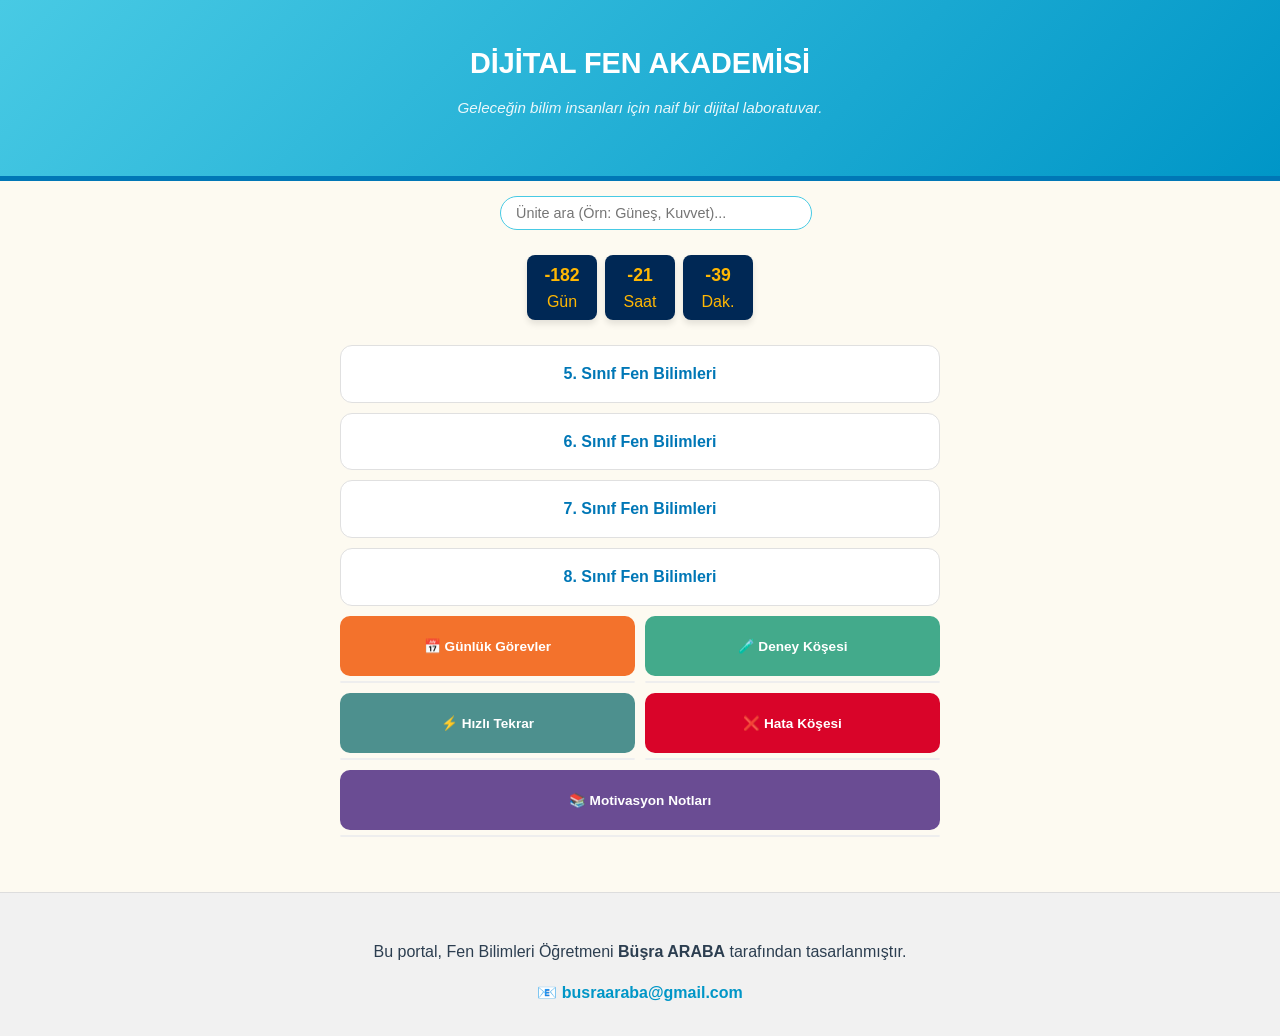
==== commit 6fc70c1e: "index.html" ====
--- a/index.html
+++ b/index.html
@@ -7,117 +7,58 @@
     <link rel="stylesheet" href="style.css">
     <style>
         /* Modern ve Naif Krem Tasarımı */
-        body { 
-            background-color: #fdfaf1; 
-            color: #2c3e50; 
-            font-family: 'Segoe UI', Tahoma, Geneva, Verdana, sans-serif; 
-            margin: 0; 
-            padding: 0; 
-            overflow-x: hidden; 
-        }
+        body { background-color: #fdfaf1; color: #2c3e50; font-family: 'Segoe UI', sans-serif; margin: 0; padding: 0; overflow-x: hidden; }
+        .hero { background: linear-gradient(135deg, #48cae4, #0096c7); padding: 40px 15px; color: white; text-align: center; border-bottom: 5px solid #0077b6; }
+        .hero h1 { font-size: 1.8rem; margin: 0; }
+        .hero p { font-size: 0.95rem; opacity: 0.9; margin-top: 10px; font-style: italic; }
 
-        /* Hero Alanı: Naif ve Canlı */
-        .hero { 
-            background: linear-gradient(135deg, #48cae4, #0096c7); 
-            padding: 40px 15px; 
-            color: white; 
-            text-align: center; 
-            border-bottom: 5px solid #0077b6; 
-        }
-        .hero h1 { font-size: 1.8rem; margin: 0; letter-spacing: 1px; }
-        .hero p { font-size: 0.95rem; opacity: 0.9; margin-top: 10px; font-style: italic; max-width: 500px; margin-left: auto; margin-right: auto; }
-
-        /* Minimal Küçük Arama Kutusu */
+        /* Arama Kutusu */
         .search-container { margin: 15px auto; max-width: 280px; padding: 0 15px; }
-        .search-box { 
-            width: 100%; padding: 8px 15px; border-radius: 20px; 
-            border: 1.5px solid #48cae4; outline: none; font-size: 0.9rem;
-            box-shadow: 0 2px 5px rgba(0,0,0,0.05);
-        }
+        .search-box { width: 100%; padding: 8px 15px; border-radius: 20px; border: 1.5px solid #48cae4; outline: none; font-size: 0.9rem; }
 
         /* Minimal LGS Sayacı */
         .countdown-wrap { text-align: center; padding: 10px 0; }
         #countdown { display: flex; justify-content: center; gap: 8px; }
-        .time-box { 
-            background: #002855; 
-            color: #ffb703; 
-            padding: 6px 10px; 
-            border-radius: 8px; 
-            min-width: 50px; 
-            box-shadow: 0 4px 6px rgba(0,0,0,0.1);
-        }
+        .time-box { background: #002855; color: #ffb703; padding: 6px 10px; border-radius: 8px; min-width: 50px; box-shadow: 0 4px 6px rgba(0,0,0,0.1); }
         .time-box span { font-size: 1.1rem; display: block; font-weight: bold; }
 
-        /* İçerik Konteyneri */
         .container { max-width: 600px; margin: 0 auto; padding: 15px; }
+        .class-item { display: block; text-decoration: none; background: white; color: #0077b6; padding: 15px; margin-bottom: 10px; border-radius: 12px; font-weight: bold; text-align: center; border: 1px solid #e0e0e0; transition: 0.3s; }
 
-        /* Sınıf Butonları - Alt Alta */
-        .class-item { 
-            display: block; text-decoration: none; background: white; color: #0077b6; 
-            padding: 15px; margin-bottom: 10px; border-radius: 12px; font-weight: bold; 
-            text-align: center; border: 1px solid #e0e0e0; transition: 0.3s;
-        }
-        .class-item:hover { background: #f0faff; transform: translateY(-2px); }
-
-        /* Yan Yana Grid Bölümleri */
-        .feature-grid { 
-            display: grid; 
-            grid-template-columns: 1fr 1fr; 
-            gap: 10px; 
-            margin-top: 10px;
-        }
-
-        .accordion-btn { 
-            cursor: pointer; padding: 12px; width: 100%; border: none; text-align: center; 
-            font-size: 0.85rem; border-radius: 10px; font-weight: bold; color: white; 
-            min-height: 60px; display: flex; align-items: center; justify-content: center; 
-        }
-
+        /* Grid Yapısı */
+        .feature-grid { display: grid; grid-template-columns: 1fr 1fr; gap: 10px; margin-top: 10px; }
+        .accordion-btn { cursor: pointer; padding: 12px; width: 100%; border: none; text-align: center; font-size: 0.85rem; border-radius: 10px; font-weight: bold; color: white; min-height: 60px; display: flex; align-items: center; justify-content: center; }
         .btn-orange { background-color: #f3722c; } 
-        .btn-teal { background-color: #43aa8b; } 
+        .btn-green { background-color: #43aa8b; } 
         .btn-blue { background-color: #4d908e; } 
         .btn-red { background-color: #d90429; } 
         .btn-purple { background-color: #6a4c93; grid-column: span 2; }
 
-        .panel { 
-            background-color: white; max-height: 0; overflow: hidden; 
-            transition: max-height 0.3s ease-out; border-radius: 10px; 
-            border: 1px solid #eee; margin-top: 5px; 
-        }
-        .panel-content { padding: 12px; font-size: 0.85rem; text-align: left; line-height: 1.5; }
-        
-        /* Günlük Soru Kutusu */
-        .daily-task-box { 
-            background: #fff3e0; 
-            padding: 10px; 
-            border-radius: 8px; 
-            border-left: 4px solid #f3722c; 
-            margin-top: 10px; 
-            font-weight: bold; 
-            color: #e65100; 
-        }
+        .panel { background-color: white; max-height: 0; overflow: hidden; transition: max-height 0.3s ease-out; border-radius: 10px; border: 1px solid #eee; margin-top: 5px; }
+        .panel-content { padding: 12px; font-size: 0.85rem; text-align: left; }
 
-        /* Footer */
-        footer { 
-            margin-top: 40px; 
-            padding: 30px 15px; 
-            background-color: #f1f1f1; 
-            text-align: center; 
-            border-top: 1px solid #ddd; 
-        }
-        .footer-text { font-size: 0.9rem; color: #444; margin-bottom: 5px; }
-        .footer-contact { font-size: 0.85rem; color: #666; }
+        /* Motivasyon Sözleri Estetiği */
+        .quote-container { margin-bottom: 15px; border-bottom: 1px solid #eee; padding-bottom: 10px; }
+        .quote-text { font-style: italic; color: #444; display: block; margin-bottom: 4px; }
+        .quote-author { display: block; text-align: right; font-weight: bold; font-size: 0.8rem; color: #0077b6; }
+
+        /* Günlük Görevler Tasarımı */
+        .task-list { list-style: none; padding: 0; }
+        .task-item { background: #f0faff; margin-bottom: 8px; padding: 10px; border-radius: 8px; border-left: 4px solid #0077b6; }
+        .task-item b { color: #002855; }
+
+        footer { margin-top: 40px; padding: 30px 15px; background-color: #f1f1f1; text-align: center; border-top: 1px solid #ddd; }
     </style>
 </head>
 <body>
 
     <section class="hero">
         <h1>DİJİTAL FEN AKADEMİSİ</h1>
-        <p>Fen bilimlerinin dijital dünyasına hoş geldin! Keşfetmek, öğrenmek ve başarmak için doğru yerdesin.</p>
+        <p>Geleceğin bilim insanları için naif bir dijital laboratuvar.</p>
     </section>
 
     <div class="search-container">
-        <input type="text" id="searchInput" class="search-box" placeholder="Konu veya sınıf ara..." onkeyup="searchSite()">
+        <input type="text" id="searchInput" class="search-box" placeholder="Ünite ara (Örn: Güneş, Kuvvet)..." onkeyup="smartSearch()">
     </div>
 
     <div class="countdown-wrap">
@@ -130,52 +71,66 @@
 
     <div class="container">
         <div id="classList">
-            <a href="sinif5.html" class="class-item searchable">5. Sınıf Fen Bilimleri</a>
-            <a href="sinif6.html" class="class-item searchable">6. Sınıf Fen Bilimleri</a>
-            <a href="sinif7.html" class="class-item searchable">7. Sınıf Fen Bilimleri</a>
-            <a href="sinif8.html" class="class-item searchable">8. Sınıf Fen Bilimleri</a>
+            <a href="sinif5.html" class="class-item" data-keywords="güneş dünya ay canlılar dünyası kuvvet sürtünme madde değişim ışığın yayılması insan çevre elektrik devre elemanları">5. Sınıf Fen Bilimleri</a>
+            <a href="sinif6.html" class="class-item" data-keywords="güneş sistemi tutulmalar kuvvet hareket canlılarda sistemler ışığın yansıması renkler maddenin ayırt edici özellikleri elektriğin iletimi direnç sürdürülebilir yaşam">6. Sınıf Fen Bilimleri</a>
+            <a href="sinif7.html" class="class-item" data-keywords="uzay araştırma hücre bölünme kuvvet enerji saf madde karışım ışığın maddeyle etkileşimi bitki hayvanlarda üreme">7. Sınıf Fen Bilimleri</a>
+            <a href="sinif8.html" class="class-item" data-keywords="mevsimler iklim dna genetik kod basınç madde endüstri basit makineler enerji dönüşümleri çevre bilimi elektrik yükleri">8. Sınıf Fen Bilimleri</a>
         </div>
 
         <div class="feature-grid">
             <div class="grid-item">
-                <button class="accordion-btn btn-orange">📝 Soru Çözüm</button>
+                <button class="accordion-btn btn-orange">📅 Günlük Görevler</button>
                 <div class="panel">
                     <div class="panel-content">
-                        <div class="searchable">• LGS En Çok Çıkanlar</div>
-                        <div class="daily-task-box" id="dailyQuestion">Yükleniyor...</div>
+                        <ul class="task-list" id="dailyTasks">
+                            </ul>
                     </div>
                 </div>
             </div>
 
             <div class="grid-item">
-                <button class="accordion-btn btn-teal">🧪 Deney Köşesi</button>
-                <div class="panel"><div class="panel-content searchable">Gelecekteki bilimsel deneyler için ayrılmıştır...</div></div>
+                <button class="accordion-btn btn-green">🧪 Deney Köşesi</button>
+                <div class="panel"><div class="panel-content">Büşra Öğretmen içeriklerini bekliyor...</div></div>
             </div>
 
             <div class="grid-item">
                 <button class="accordion-btn btn-blue">⚡ Hızlı Tekrar</button>
-                <div class="panel"><div class="panel-content searchable">Kısa özetler yakında burada...</div></div>
+                <div class="panel"><div class="panel-content">Önemli notlar yakında burada...</div></div>
             </div>
 
             <div class="grid-item">
                 <button class="accordion-btn btn-red">❌ Hata Köşesi</button>
-                <div class="panel"><div class="panel-content searchable">Doğrusunu öğrenmek için beklemede kal...</div></div>
+                <div class="panel"><div class="panel-content">En sık yapılan hatalar...</div></div>
             </div>
 
             <div class="grid-item" style="grid-column: span 2;">
                 <button class="accordion-btn btn-purple">📚 Motivasyon Notları</button>
                 <div class="panel">
                     <div class="panel-content">
-                        <div class="searchable">1. "Hayatta en hakiki mürşit ilimdir, fendir." - ATATÜRK</div>
-                        <div class="searchable">2. "Hayal gücü bilgiden daha önemlidir." - Albert Einstein</div>
-                        <div class="searchable">3. "Dahi, %1 ilham ve %99 terdir." - Thomas Edison</div>
-                        <div class="searchable">4. "Bizi birbirimizden ayıran zeka değil, emektir." - Aziz Sancar</div>
-                        <div class="searchable">5. "Eğitim dünyayı değiştiren en güçlü silahtır." - Mandela</div>
-                        <div class="searchable">6. "Hiçbir zaman kaybetmem; ya kazanırım ya da öğrenirim." - Mandela</div>
-                        <div class="searchable">7. "Başarı bir yolculuktur, bir varış noktası değil." - B. Sweetland</div>
-                        <div class="searchable">8. "Hiçbir şey karanlık bir beyinden daha korkunç değildir." - Goethe</div>
-                        <div class="searchable">9. "Öğrenmek akıntıya karşı yüzmek gibidir." - B. Britten</div>
-                        <div class="searchable">10. "Zor iş, birikmiş kolay işlerin toplamıdır." - Henry Ford</div>
+                        <div class="quote-container">
+                            <span class="quote-text">"Hayatta en hakiki mürşit ilimdir, fendir."</span>
+                            <span class="quote-author">Mustafa Kemal ATATÜRK</span>
+                        </div>
+                        <div class="quote-container">
+                            <span class="quote-text">"Hayal gücü bilgiden daha önemlidir."</span>
+                            <span class="quote-author">Albert Einstein</span>
+                        </div>
+                        <div class="quote-container">
+                            <span class="quote-text">"Dahi, %1 ilham ve %99 terdir."</span>
+                            <span class="quote-author">Thomas Edison</span>
+                        </div>
+                        <div class="quote-container">
+                            <span class="quote-text">"Bizi birbirimizden ayıran zeka değil, emektir."</span>
+                            <span class="quote-author">Aziz Sancar</span>
+                        </div>
+                        <div class="quote-container">
+                            <span class="quote-text">"Eğitim dünyayı değiştirmek için kullanabileceğiniz en güçlü silahtır."</span>
+                            <span class="quote-author">Nelson Mandela</span>
+                        </div>
+                        <div class="quote-container">
+                            <span class="quote-text">"Öğrenmek akıntıya karşı yüzmek gibidir, durduğunuz anda geriye gidersiniz."</span>
+                            <span class="quote-author">Benjamin Britten</span>
+                        </div>
                     </div>
                 </div>
             </div>
@@ -183,15 +138,12 @@
     </div>
 
     <footer>
-        <div class="footer-text">Bu portal, Fen Bilimleri Öğretmeni <b>Büşra ARABA</b> tarafından tasarlanmıştır.</div>
-        <div class="footer-contact">
-            Sorularınız için ulaşabilirsiniz: <br>
-            📧 <a href="mailto:busraaraba@gmail.com" style="color: #0096c7; text-decoration: none; font-weight: bold;">busraaraba@gmail.com</a>
-        </div>
+        <p>Bu portal, Fen Bilimleri Öğretmeni <b>Büşra ARABA</b> tarafından tasarlanmıştır.</p>
+        📧 <a href="mailto:busraaraba@gmail.com" style="color: #0096c7; text-decoration: none; font-weight: bold;">busraaraba@gmail.com</a>
     </footer>
 
     <script>
-        // Akordiyon Sistemi
+        // Akordiyon
         var acc = document.getElementsByClassName("accordion-btn");
         for (var i = 0; i < acc.length; i++) {
             acc[i].addEventListener("click", function() {
@@ -200,33 +152,35 @@
             });
         }
 
-        // Gelişmiş Site içi Arama
-        function searchSite() {
+        // AKILLI ARAMA: Ünite ismine göre sınıf butonunu bulur
+        function smartSearch() {
             let input = document.getElementById('searchInput').value.toLowerCase();
-            let items = document.getElementsByClassName('searchable');
-            for (let i = 0; i < items.length; i++) {
-                if (items[i].innerText.toLowerCase().includes(input)) {
-                    items[i].style.display = "block";
+            let classes = document.getElementsByClassName('class-item');
+            for (let i = 0; i < classes.length; i++) {
+                let keywords = classes[i].getAttribute('data-keywords');
+                let className = classes[i].innerText.toLowerCase();
+                if (keywords.includes(input) || className.includes(input)) {
+                    classes[i].style.display = "block";
                 } else {
-                    items[i].style.display = "none";
+                    classes[i].style.display = "none";
                 }
             }
         }
 
-        // Günlük Otomatik Değişen Soru Görevi
-        const dailyQuestions = [
-            "Mevsimlerin Oluşumu'ndan 10 soru çöz!",
-            "DNA ve Genetik Kod konusuna odaklan!",
-            "Basınç konusundan testlerini bitir!",
-            "Madde ve Isı özetlerini oku!",
-            "Işığın Kırılması sorularına bak!",
-            "Vücudumuzdaki Sistemler tekrarı yap!",
-            "Elektrik Devreleri deneyi yap!"
-        ];
-        const dayOfYear = Math.floor((new Date() - new Date(new Date().getFullYear(), 0, 0)) / 86400000);
-        document.getElementById("dailyQuestion").innerHTML = "📅 Bugün: " + dailyQuestions[dayOfYear % dailyQuestions.length];
+        // SINIFLARA ÖZEL GÜNLÜK GÖREVLER
+        const dailyTasks = {
+            5: ["Ay'ın evrelerini çiz!", "Canlılar dünyası testi çöz."],
+            6: ["Güneş tutulması şeması yap.", "Dolaşım sistemi sorularına bak."],
+            7: ["Hücre ve organelleri tekrar et.", "Kuvvet-İş problemlerini çöz."],
+            8: ["Mevsimlerin oluşumu 10 soru çöz.", "DNA eşlenmesi videosu izle."]
+        };
+        let taskHTML = "";
+        for (let grade in dailyTasks) {
+            taskHTML += `<li class="task-item"><b>${grade}. Sınıf:</b> ${dailyTasks[grade][Math.floor(Math.random() * dailyTasks[grade].length)]}</li>`;
+        }
+        document.getElementById("dailyTasks").innerHTML = taskHTML;
 
-        // LGS Sayaç Fonksiyonu
+        // Sayaç
         function updateCountdown() {
             const lgsDate = new Date("June 7, 2026 09:30:00").getTime();
             const now = new Date().getTime();
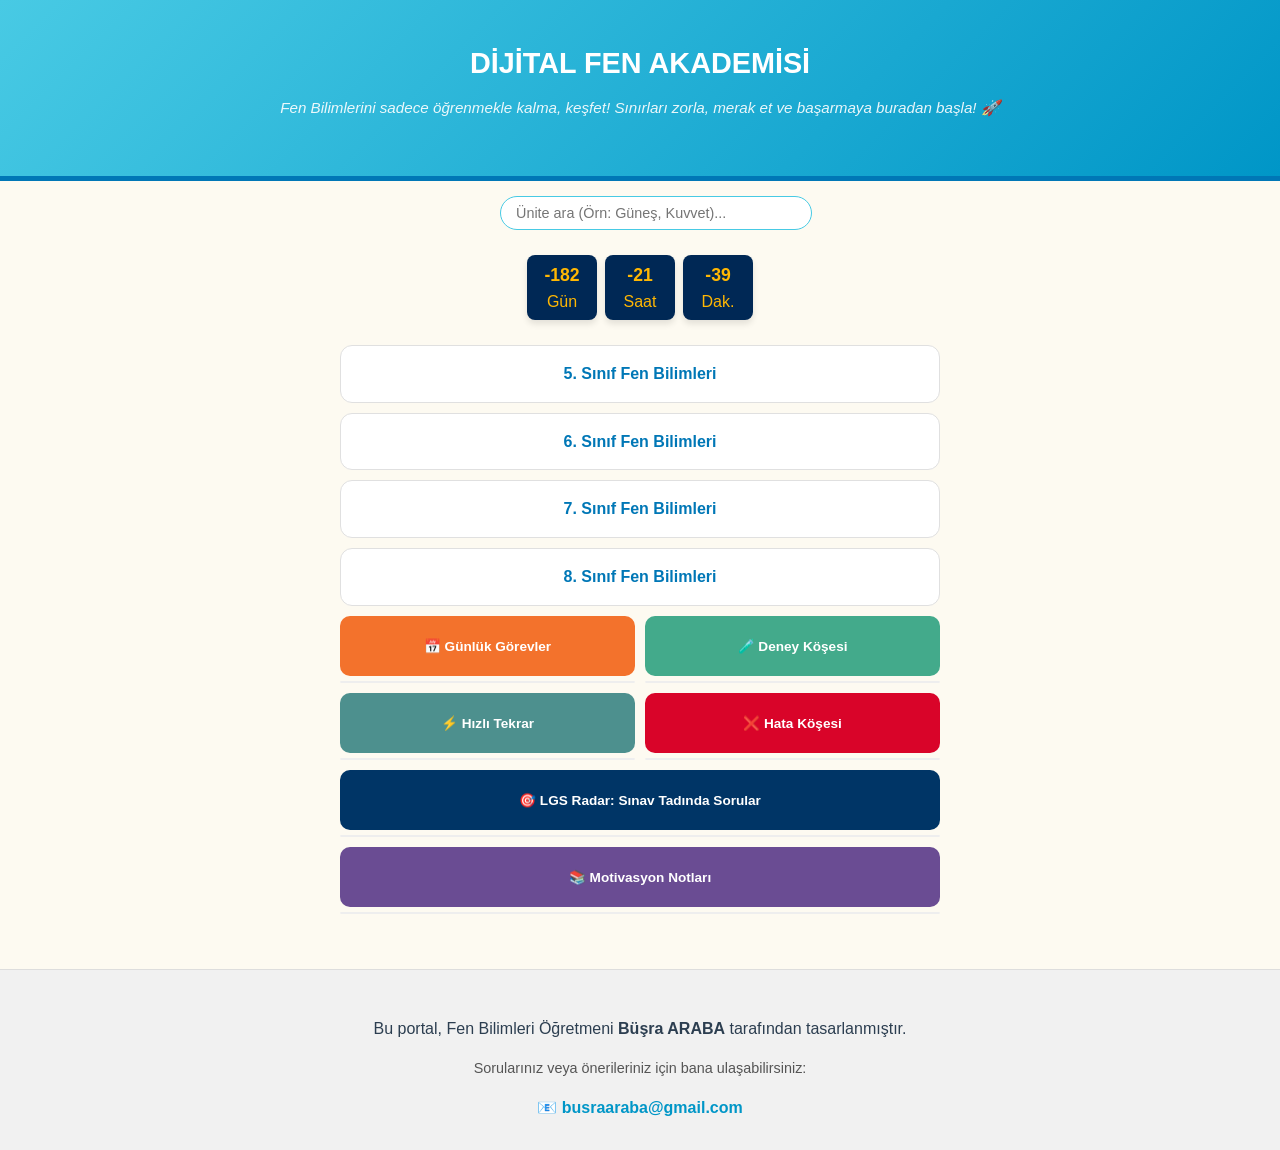
==== commit 0f0f8472: "index.html" ====
--- a/index.html
+++ b/index.html
@@ -32,17 +32,17 @@
         .btn-green { background-color: #43aa8b; } 
         .btn-blue { background-color: #4d908e; } 
         .btn-red { background-color: #d90429; } 
+        .btn-lgs { background-color: #003566; grid-column: span 2; } /* Yeni Eklenen LGS Bölümü */
         .btn-purple { background-color: #6a4c93; grid-column: span 2; }
 
         .panel { background-color: white; max-height: 0; overflow: hidden; transition: max-height 0.3s ease-out; border-radius: 10px; border: 1px solid #eee; margin-top: 5px; }
         .panel-content { padding: 12px; font-size: 0.85rem; text-align: left; }
 
-        /* Motivasyon Sözleri Estetiği */
+        /* Estetik Düzenlemeler */
         .quote-container { margin-bottom: 15px; border-bottom: 1px solid #eee; padding-bottom: 10px; }
         .quote-text { font-style: italic; color: #444; display: block; margin-bottom: 4px; }
         .quote-author { display: block; text-align: right; font-weight: bold; font-size: 0.8rem; color: #0077b6; }
 
-        /* Günlük Görevler Tasarımı */
         .task-list { list-style: none; padding: 0; }
         .task-item { background: #f0faff; margin-bottom: 8px; padding: 10px; border-radius: 8px; border-left: 4px solid #0077b6; }
         .task-item b { color: #002855; }
@@ -54,7 +54,7 @@
 
     <section class="hero">
         <h1>DİJİTAL FEN AKADEMİSİ</h1>
-        <p>Geleceğin bilim insanları için naif bir dijital laboratuvar.</p>
+        <p>Fen Bilimlerini sadece öğrenmekle kalma, keşfet! Sınırları zorla, merak et ve başarmaya buradan başla! 🚀</p>
     </section>
 
     <div class="search-container">
@@ -82,8 +82,7 @@
                 <button class="accordion-btn btn-orange">📅 Günlük Görevler</button>
                 <div class="panel">
                     <div class="panel-content">
-                        <ul class="task-list" id="dailyTasks">
-                            </ul>
+                        <ul class="task-list" id="dailyTasks"></ul>
                     </div>
                 </div>
             </div>
@@ -101,6 +100,15 @@
             <div class="grid-item">
                 <button class="accordion-btn btn-red">❌ Hata Köşesi</button>
                 <div class="panel"><div class="panel-content">En sık yapılan hatalar...</div></div>
+            </div>
+
+            <div class="grid-item" style="grid-column: span 2;">
+                <button class="accordion-btn btn-lgs">🎯 LGS Radar: Sınav Tadında Sorular</button>
+                <div class="panel">
+                    <div class="panel-content" style="color: #003566; font-style: italic;">
+                        LGS'de karşına çıkabilecek, mantık ve muhakeme odaklı yeni nesil soru tarzları çok yakında burada olacak...
+                    </div>
+                </div>
             </div>
 
             <div class="grid-item" style="grid-column: span 2;">
@@ -139,11 +147,11 @@
 
     <footer>
         <p>Bu portal, Fen Bilimleri Öğretmeni <b>Büşra ARABA</b> tarafından tasarlanmıştır.</p>
+        <p style="font-size: 0.9rem; color: #555;">Sorularınız veya önerileriniz için bana ulaşabilirsiniz:</p>
         📧 <a href="mailto:busraaraba@gmail.com" style="color: #0096c7; text-decoration: none; font-weight: bold;">busraaraba@gmail.com</a>
     </footer>
 
     <script>
-        // Akordiyon
         var acc = document.getElementsByClassName("accordion-btn");
         for (var i = 0; i < acc.length; i++) {
             acc[i].addEventListener("click", function() {
@@ -152,7 +160,6 @@
             });
         }
 
-        // AKILLI ARAMA: Ünite ismine göre sınıf butonunu bulur
         function smartSearch() {
             let input = document.getElementById('searchInput').value.toLowerCase();
             let classes = document.getElementsByClassName('class-item');
@@ -167,12 +174,11 @@
             }
         }
 
-        // SINIFLARA ÖZEL GÜNLÜK GÖREVLER
         const dailyTasks = {
-            5: ["Ay'ın evrelerini çiz!", "Canlılar dünyası testi çöz."],
-            6: ["Güneş tutulması şeması yap.", "Dolaşım sistemi sorularına bak."],
-            7: ["Hücre ve organelleri tekrar et.", "Kuvvet-İş problemlerini çöz."],
-            8: ["Mevsimlerin oluşumu 10 soru çöz.", "DNA eşlenmesi videosu izle."]
+            5: ["Ay'ın evrelerini çiz!", "Güneş ve Dünya'nın büyüklüklerini kıyasla."],
+            6: ["Sindirim sistemi organlarını say.", "Dengelenmiş kuvvetlere 3 örnek ver."],
+            7: ["Hücre organellerinin görevlerini tekrar et.", "Karışımları ayırma yöntemlerine bak."],
+            8: ["Mevsimler ve İklim'den 10 soru çöz.", "DNA eşlenmesi aşamalarını hatırla."]
         };
         let taskHTML = "";
         for (let grade in dailyTasks) {
@@ -180,7 +186,6 @@
         }
         document.getElementById("dailyTasks").innerHTML = taskHTML;
 
-        // Sayaç
         function updateCountdown() {
             const lgsDate = new Date("June 7, 2026 09:30:00").getTime();
             const now = new Date().getTime();
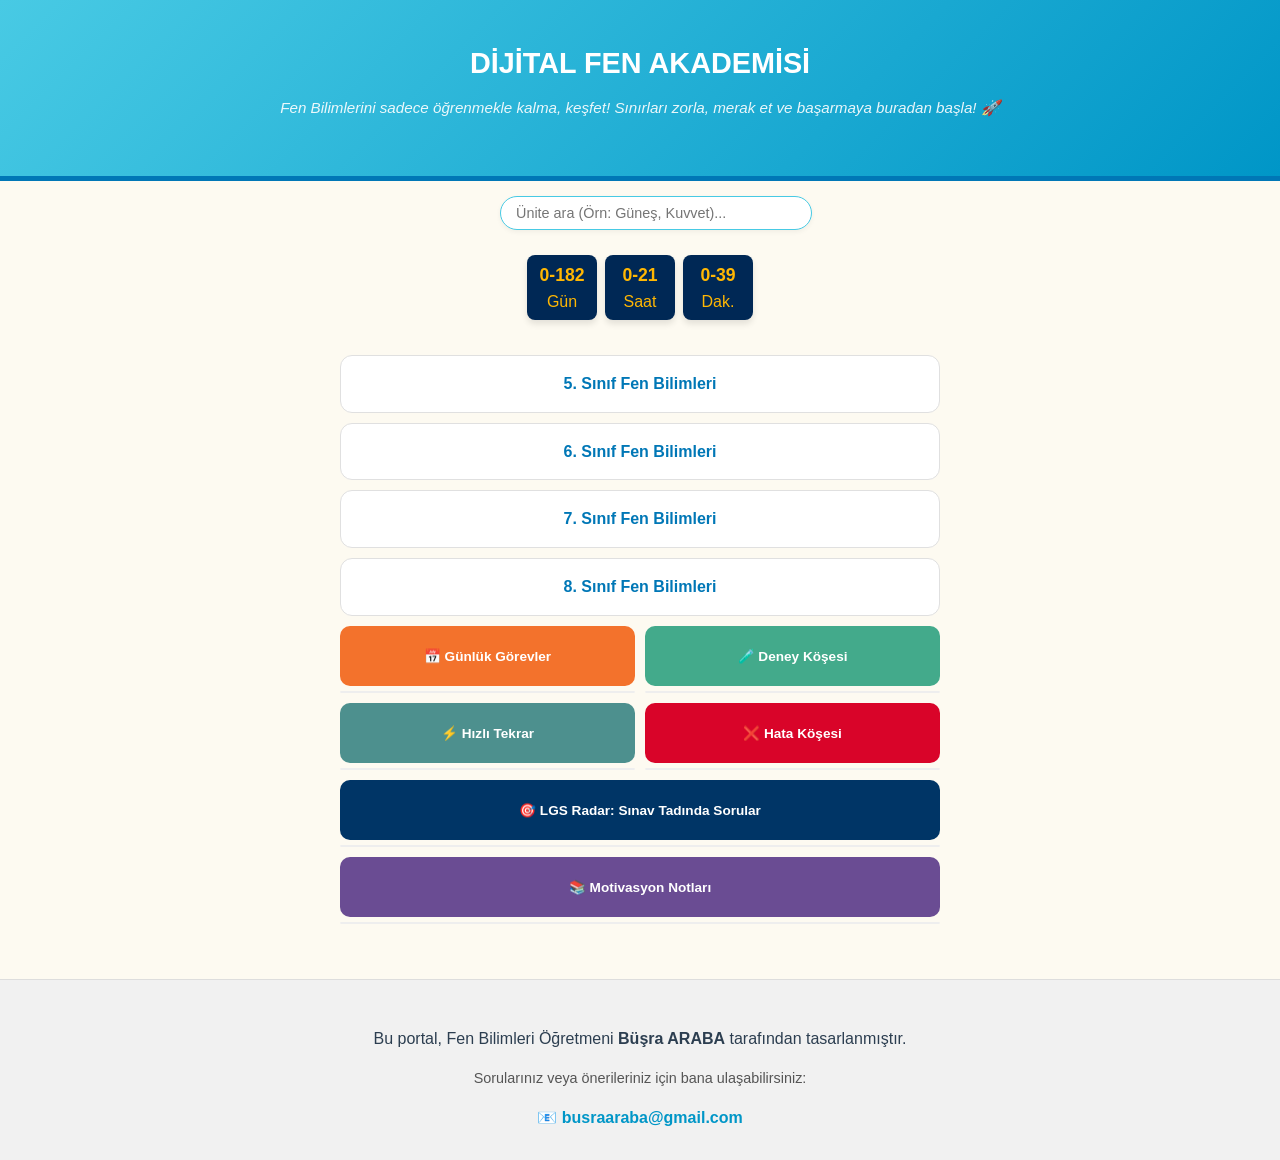
==== commit 85bb76ba: "index.html" ====
--- a/index.html
+++ b/index.html
@@ -14,10 +14,10 @@
 
         /* Arama Kutusu */
         .search-container { margin: 15px auto; max-width: 280px; padding: 0 15px; }
-        .search-box { width: 100%; padding: 8px 15px; border-radius: 20px; border: 1.5px solid #48cae4; outline: none; font-size: 0.9rem; }
-
-        /* Minimal LGS Sayacı */
-        .countdown-wrap { text-align: center; padding: 10px 0; }
+        .search-box { width: 100%; padding: 8px 15px; border-radius: 20px; border: 1.5px solid #48cae4; outline: none; font-size: 0.9rem; box-shadow: 0 2px 5px rgba(0,0,0,0.05); }
+
+        /* LGS Sayacı (Geri Sayım) */
+        .countdown-wrap { text-align: center; padding: 10px 0; margin-bottom: 10px; }
         #countdown { display: flex; justify-content: center; gap: 8px; }
         .time-box { background: #002855; color: #ffb703; padding: 6px 10px; border-radius: 8px; min-width: 50px; box-shadow: 0 4px 6px rgba(0,0,0,0.1); }
         .time-box span { font-size: 1.1rem; display: block; font-weight: bold; }
@@ -25,20 +25,20 @@
         .container { max-width: 600px; margin: 0 auto; padding: 15px; }
         .class-item { display: block; text-decoration: none; background: white; color: #0077b6; padding: 15px; margin-bottom: 10px; border-radius: 12px; font-weight: bold; text-align: center; border: 1px solid #e0e0e0; transition: 0.3s; }
 
-        /* Grid Yapısı */
+        /* Izgara Yapısı */
         .feature-grid { display: grid; grid-template-columns: 1fr 1fr; gap: 10px; margin-top: 10px; }
         .accordion-btn { cursor: pointer; padding: 12px; width: 100%; border: none; text-align: center; font-size: 0.85rem; border-radius: 10px; font-weight: bold; color: white; min-height: 60px; display: flex; align-items: center; justify-content: center; }
         .btn-orange { background-color: #f3722c; } 
         .btn-green { background-color: #43aa8b; } 
         .btn-blue { background-color: #4d908e; } 
         .btn-red { background-color: #d90429; } 
-        .btn-lgs { background-color: #003566; grid-column: span 2; } /* Yeni Eklenen LGS Bölümü */
+        .btn-lgs { background-color: #003566; grid-column: span 2; }
         .btn-purple { background-color: #6a4c93; grid-column: span 2; }
 
         .panel { background-color: white; max-height: 0; overflow: hidden; transition: max-height 0.3s ease-out; border-radius: 10px; border: 1px solid #eee; margin-top: 5px; }
         .panel-content { padding: 12px; font-size: 0.85rem; text-align: left; }
 
-        /* Estetik Düzenlemeler */
+        /* Motivasyon Sözleri Estetiği */
         .quote-container { margin-bottom: 15px; border-bottom: 1px solid #eee; padding-bottom: 10px; }
         .quote-text { font-style: italic; color: #444; display: block; margin-bottom: 4px; }
         .quote-author { display: block; text-align: right; font-weight: bold; font-size: 0.8rem; color: #0077b6; }
@@ -89,17 +89,17 @@
 
             <div class="grid-item">
                 <button class="accordion-btn btn-green">🧪 Deney Köşesi</button>
-                <div class="panel"><div class="panel-content">Büşra Öğretmen içeriklerini bekliyor...</div></div>
+                <div class="panel"><div class="panel-content">İçerikler Büşra Öğretmen tarafından eklenecek...</div></div>
             </div>
 
             <div class="grid-item">
                 <button class="accordion-btn btn-blue">⚡ Hızlı Tekrar</button>
-                <div class="panel"><div class="panel-content">Önemli notlar yakında burada...</div></div>
+                <div class="panel"><div class="panel-content">Özet notlar hazırlanıyor...</div></div>
             </div>
 
             <div class="grid-item">
                 <button class="accordion-btn btn-red">❌ Hata Köşesi</button>
-                <div class="panel"><div class="panel-content">En sık yapılan hatalar...</div></div>
+                <div class="panel"><div class="panel-content">Sık yapılan hatalar yakında burada...</div></div>
             </div>
 
             <div class="grid-item" style="grid-column: span 2;">
@@ -152,6 +152,7 @@
     </footer>
 
     <script>
+        // Akordiyon Sistemi
         var acc = document.getElementsByClassName("accordion-btn");
         for (var i = 0; i < acc.length; i++) {
             acc[i].addEventListener("click", function() {
@@ -160,6 +161,7 @@
             });
         }
 
+        // Akıllı Arama
         function smartSearch() {
             let input = document.getElementById('searchInput').value.toLowerCase();
             let classes = document.getElementsByClassName('class-item');
@@ -174,6 +176,7 @@
             }
         }
 
+        // Günlük Görevler (Sınıfa Özel)
         const dailyTasks = {
             5: ["Ay'ın evrelerini çiz!", "Güneş ve Dünya'nın büyüklüklerini kıyasla."],
             6: ["Sindirim sistemi organlarını say.", "Dengelenmiş kuvvetlere 3 örnek ver."],
@@ -186,15 +189,27 @@
         }
         document.getElementById("dailyTasks").innerHTML = taskHTML;
 
+        // LGS Geri Sayım Fonksiyonu
         function updateCountdown() {
             const lgsDate = new Date("June 7, 2026 09:30:00").getTime();
             const now = new Date().getTime();
             const gap = lgsDate - now;
-            document.getElementById("days").innerText = Math.floor(gap / 86400000);
-            document.getElementById("hours").innerText = Math.floor((gap % 86400000) / 3600000);
-            document.getElementById("minutes").innerText = Math.floor((gap % 3600000) / 60000);
-        }
-        setInterval(updateCountdown, 1000); updateCountdown();
+
+            const second = 1000;
+            const minute = second * 60;
+            const hour = minute * 60;
+            const day = hour * 24;
+
+            const d = Math.floor(gap / day);
+            const h = Math.floor((gap % day) / hour);
+            const m = Math.floor((gap % hour) / minute);
+
+            document.getElementById("days").innerText = d < 10 ? "0" + d : d;
+            document.getElementById("hours").innerText = h < 10 ? "0" + h : h;
+            document.getElementById("minutes").innerText = m < 10 ? "0" + m : m;
+        }
+        setInterval(updateCountdown, 1000);
+        updateCountdown();
     </script>
 </body>
 </html>
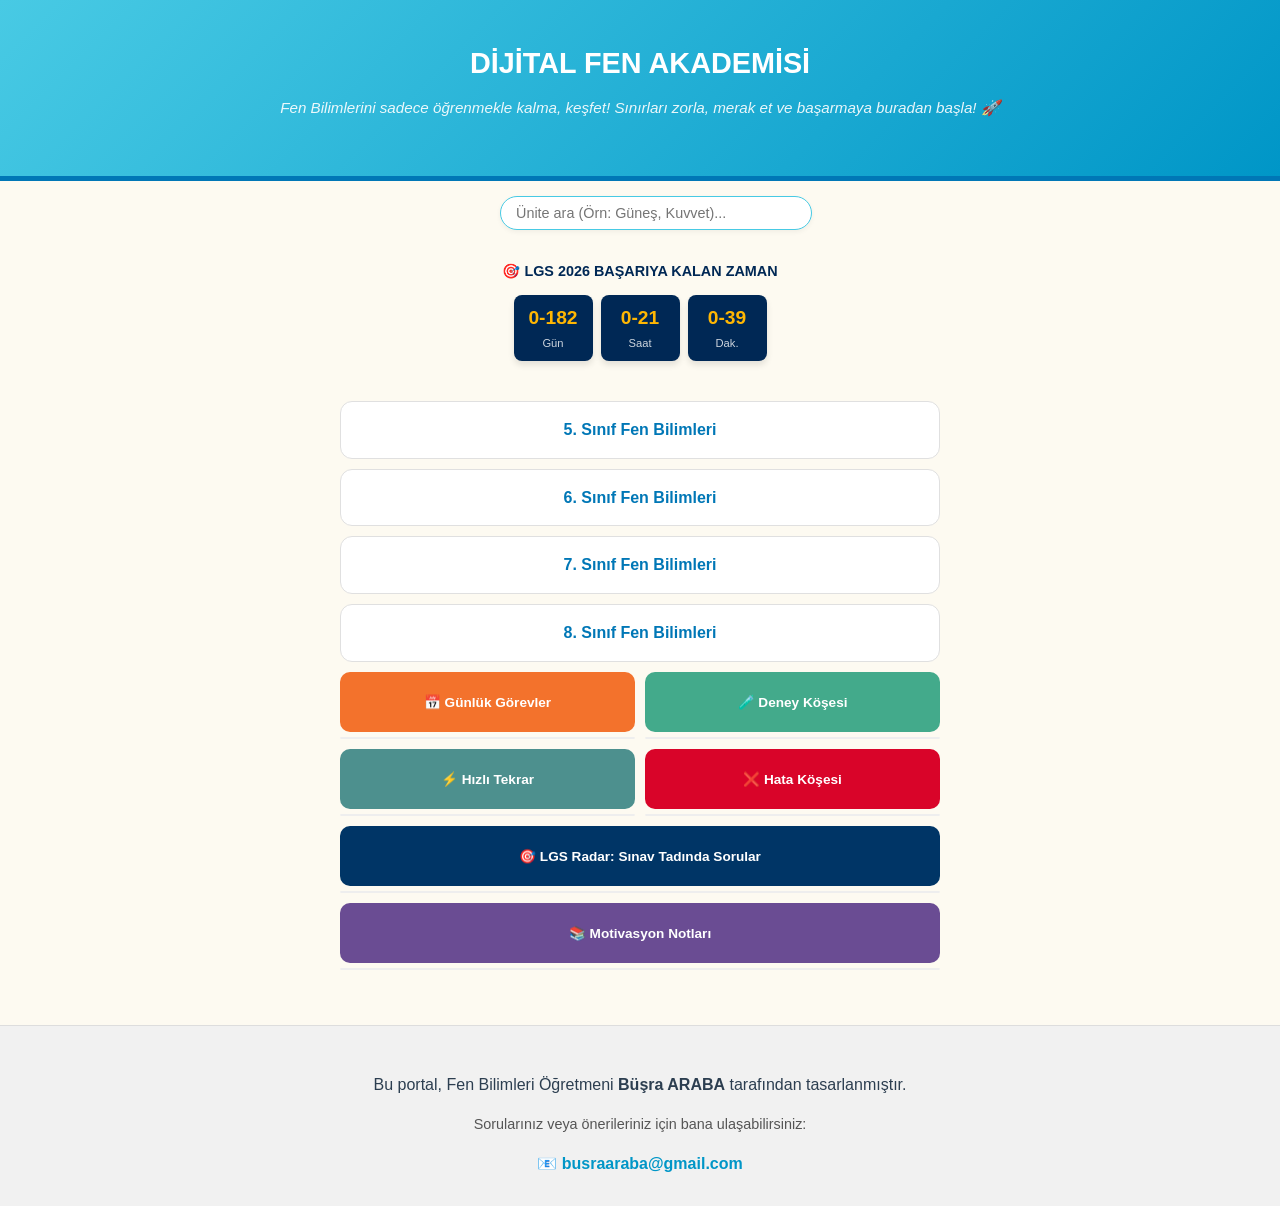
==== commit ed48fa91: "index.html" ====
--- a/index.html
+++ b/index.html
@@ -8,6 +8,7 @@
     <style>
         /* Modern ve Naif Krem Tasarımı */
         body { background-color: #fdfaf1; color: #2c3e50; font-family: 'Segoe UI', sans-serif; margin: 0; padding: 0; overflow-x: hidden; }
+        
         .hero { background: linear-gradient(135deg, #48cae4, #0096c7); padding: 40px 15px; color: white; text-align: center; border-bottom: 5px solid #0077b6; }
         .hero h1 { font-size: 1.8rem; margin: 0; }
         .hero p { font-size: 0.95rem; opacity: 0.9; margin-top: 10px; font-style: italic; }
@@ -16,18 +17,33 @@
         .search-container { margin: 15px auto; max-width: 280px; padding: 0 15px; }
         .search-box { width: 100%; padding: 8px 15px; border-radius: 20px; border: 1.5px solid #48cae4; outline: none; font-size: 0.9rem; box-shadow: 0 2px 5px rgba(0,0,0,0.05); }
 
-        /* LGS Sayacı (Geri Sayım) */
-        .countdown-wrap { text-align: center; padding: 10px 0; margin-bottom: 10px; }
+        /* LGS SAYACI BÖLÜMÜ */
+        .countdown-wrap { 
+            text-align: center; 
+            padding: 15px 0; 
+            margin: 10px auto;
+            max-width: 350px;
+        }
+        /* İSTEDİĞİN BAŞLIK BURADA */
+        .countdown-title { 
+            font-size: 0.9rem; 
+            font-weight: bold; 
+            color: #002855; 
+            margin-bottom: 12px;
+            display: block; /* Görünürlüğü garanti eder */
+        }
         #countdown { display: flex; justify-content: center; gap: 8px; }
-        .time-box { background: #002855; color: #ffb703; padding: 6px 10px; border-radius: 8px; min-width: 50px; box-shadow: 0 4px 6px rgba(0,0,0,0.1); }
-        .time-box span { font-size: 1.1rem; display: block; font-weight: bold; }
+        .time-box { background: #002855; color: #ffb703; padding: 8px 12px; border-radius: 8px; min-width: 55px; box-shadow: 0 4px 6px rgba(0,0,0,0.1); }
+        .time-box span { font-size: 1.2rem; display: block; font-weight: bold; }
+        .time-label { font-size: 0.7rem; color: #fff; opacity: 0.8; margin-top: 2px; }
 
         .container { max-width: 600px; margin: 0 auto; padding: 15px; }
         .class-item { display: block; text-decoration: none; background: white; color: #0077b6; padding: 15px; margin-bottom: 10px; border-radius: 12px; font-weight: bold; text-align: center; border: 1px solid #e0e0e0; transition: 0.3s; }
 
-        /* Izgara Yapısı */
+        /* Grid Menü */
         .feature-grid { display: grid; grid-template-columns: 1fr 1fr; gap: 10px; margin-top: 10px; }
         .accordion-btn { cursor: pointer; padding: 12px; width: 100%; border: none; text-align: center; font-size: 0.85rem; border-radius: 10px; font-weight: bold; color: white; min-height: 60px; display: flex; align-items: center; justify-content: center; }
+        
         .btn-orange { background-color: #f3722c; } 
         .btn-green { background-color: #43aa8b; } 
         .btn-blue { background-color: #4d908e; } 
@@ -38,14 +54,13 @@
         .panel { background-color: white; max-height: 0; overflow: hidden; transition: max-height 0.3s ease-out; border-radius: 10px; border: 1px solid #eee; margin-top: 5px; }
         .panel-content { padding: 12px; font-size: 0.85rem; text-align: left; }
 
-        /* Motivasyon Sözleri Estetiği */
+        /* Motivasyon Sözleri */
         .quote-container { margin-bottom: 15px; border-bottom: 1px solid #eee; padding-bottom: 10px; }
         .quote-text { font-style: italic; color: #444; display: block; margin-bottom: 4px; }
         .quote-author { display: block; text-align: right; font-weight: bold; font-size: 0.8rem; color: #0077b6; }
 
         .task-list { list-style: none; padding: 0; }
         .task-item { background: #f0faff; margin-bottom: 8px; padding: 10px; border-radius: 8px; border-left: 4px solid #0077b6; }
-        .task-item b { color: #002855; }
 
         footer { margin-top: 40px; padding: 30px 15px; background-color: #f1f1f1; text-align: center; border-top: 1px solid #ddd; }
     </style>
@@ -62,39 +77,38 @@
     </div>
 
     <div class="countdown-wrap">
+        <div class="countdown-title">🎯 LGS 2026 BAŞARIYA KALAN ZAMAN</div>
         <div id="countdown">
-            <div class="time-box"><span id="days">00</span>Gün</div>
-            <div class="time-box"><span id="hours">00</span>Saat</div>
-            <div class="time-box"><span id="minutes">00</span>Dak.</div>
+            <div class="time-box"><span id="days">00</span><div class="time-label">Gün</div></div>
+            <div class="time-box"><span id="hours">00</span><div class="time-label">Saat</div></div>
+            <div class="time-box"><span id="minutes">00</span><div class="time-label">Dak.</div></div>
         </div>
     </div>
 
     <div class="container">
         <div id="classList">
-            <a href="sinif5.html" class="class-item" data-keywords="güneş dünya ay canlılar dünyası kuvvet sürtünme madde değişim ışığın yayılması insan çevre elektrik devre elemanları">5. Sınıf Fen Bilimleri</a>
-            <a href="sinif6.html" class="class-item" data-keywords="güneş sistemi tutulmalar kuvvet hareket canlılarda sistemler ışığın yansıması renkler maddenin ayırt edici özellikleri elektriğin iletimi direnç sürdürülebilir yaşam">6. Sınıf Fen Bilimleri</a>
-            <a href="sinif7.html" class="class-item" data-keywords="uzay araştırma hücre bölünme kuvvet enerji saf madde karışım ışığın maddeyle etkileşimi bitki hayvanlarda üreme">7. Sınıf Fen Bilimleri</a>
-            <a href="sinif8.html" class="class-item" data-keywords="mevsimler iklim dna genetik kod basınç madde endüstri basit makineler enerji dönüşümleri çevre bilimi elektrik yükleri">8. Sınıf Fen Bilimleri</a>
+            <a href="sinif5.html" class="class-item" data-keywords="güneş dünya ay canlılar kuvvet sürtünme madde ışık çevre elektrik">5. Sınıf Fen Bilimleri</a>
+            <a href="sinif6.html" class="class-item" data-keywords="güneş sistemi kuvvet hareket sistemler yansıma madde direnç">6. Sınıf Fen Bilimleri</a>
+            <a href="sinif7.html" class="class-item" data-keywords="uzay hücre bölünme enerji madde ışık üreme">7. Sınıf Fen Bilimleri</a>
+            <a href="sinif8.html" class="class-item" data-keywords="mevsimler dna basınç madde makine enerji çevre elektrik">8. Sınıf Fen Bilimleri</a>
         </div>
 
         <div class="feature-grid">
             <div class="grid-item">
                 <button class="accordion-btn btn-orange">📅 Günlük Görevler</button>
                 <div class="panel">
-                    <div class="panel-content">
-                        <ul class="task-list" id="dailyTasks"></ul>
-                    </div>
+                    <div class="panel-content"><ul class="task-list" id="dailyTasks"></ul></div>
                 </div>
             </div>
 
             <div class="grid-item">
                 <button class="accordion-btn btn-green">🧪 Deney Köşesi</button>
-                <div class="panel"><div class="panel-content">İçerikler Büşra Öğretmen tarafından eklenecek...</div></div>
+                <div class="panel"><div class="panel-content">Büşra Öğretmen içeriklerini bekliyor...</div></div>
             </div>
 
             <div class="grid-item">
                 <button class="accordion-btn btn-blue">⚡ Hızlı Tekrar</button>
-                <div class="panel"><div class="panel-content">Özet notlar hazırlanıyor...</div></div>
+                <div class="panel"><div class="panel-content">Önemli notlar yakında burada...</div></div>
             </div>
 
             <div class="grid-item">
@@ -105,9 +119,7 @@
             <div class="grid-item" style="grid-column: span 2;">
                 <button class="accordion-btn btn-lgs">🎯 LGS Radar: Sınav Tadında Sorular</button>
                 <div class="panel">
-                    <div class="panel-content" style="color: #003566; font-style: italic;">
-                        LGS'de karşına çıkabilecek, mantık ve muhakeme odaklı yeni nesil soru tarzları çok yakında burada olacak...
-                    </div>
+                    <div class="panel-content" style="color: #003566; font-style: italic;">Yeni nesil soru tarzları çok yakında burada olacak...</div>
                 </div>
             </div>
 
@@ -115,30 +127,10 @@
                 <button class="accordion-btn btn-purple">📚 Motivasyon Notları</button>
                 <div class="panel">
                     <div class="panel-content">
-                        <div class="quote-container">
-                            <span class="quote-text">"Hayatta en hakiki mürşit ilimdir, fendir."</span>
-                            <span class="quote-author">Mustafa Kemal ATATÜRK</span>
-                        </div>
-                        <div class="quote-container">
-                            <span class="quote-text">"Hayal gücü bilgiden daha önemlidir."</span>
-                            <span class="quote-author">Albert Einstein</span>
-                        </div>
-                        <div class="quote-container">
-                            <span class="quote-text">"Dahi, %1 ilham ve %99 terdir."</span>
-                            <span class="quote-author">Thomas Edison</span>
-                        </div>
-                        <div class="quote-container">
-                            <span class="quote-text">"Bizi birbirimizden ayıran zeka değil, emektir."</span>
-                            <span class="quote-author">Aziz Sancar</span>
-                        </div>
-                        <div class="quote-container">
-                            <span class="quote-text">"Eğitim dünyayı değiştirmek için kullanabileceğiniz en güçlü silahtır."</span>
-                            <span class="quote-author">Nelson Mandela</span>
-                        </div>
-                        <div class="quote-container">
-                            <span class="quote-text">"Öğrenmek akıntıya karşı yüzmek gibidir, durduğunuz anda geriye gidersiniz."</span>
-                            <span class="quote-author">Benjamin Britten</span>
-                        </div>
+                        <div class="quote-container"><span class="quote-text">"Hayatta en hakiki mürşit ilimdir, fendir."</span><span class="quote-author">Mustafa Kemal ATATÜRK</span></div>
+                        <div class="quote-container"><span class="quote-text">"Hayal gücü bilgiden daha önemlidir."</span><span class="quote-author">Albert Einstein</span></div>
+                        <div class="quote-container"><span class="quote-text">"Bizi birbirimizden ayıran zeka değil, emektir."</span><span class="quote-author">Aziz Sancar</span></div>
+                        <div class="quote-container"><span class="quote-text">"Eğitim dünyayı değiştiren en güçlü silahtır."</span><span class="quote-author">Nelson Mandela</span></div>
                     </div>
                 </div>
             </div>
@@ -168,20 +160,16 @@
             for (let i = 0; i < classes.length; i++) {
                 let keywords = classes[i].getAttribute('data-keywords');
                 let className = classes[i].innerText.toLowerCase();
-                if (keywords.includes(input) || className.includes(input)) {
-                    classes[i].style.display = "block";
-                } else {
-                    classes[i].style.display = "none";
-                }
+                classes[i].style.display = (keywords.includes(input) || className.includes(input)) ? "block" : "none";
             }
         }
 
-        // Günlük Görevler (Sınıfa Özel)
+        // Günlük Görevler (Dinamik)
         const dailyTasks = {
-            5: ["Ay'ın evrelerini çiz!", "Güneş ve Dünya'nın büyüklüklerini kıyasla."],
-            6: ["Sindirim sistemi organlarını say.", "Dengelenmiş kuvvetlere 3 örnek ver."],
-            7: ["Hücre organellerinin görevlerini tekrar et.", "Karışımları ayırma yöntemlerine bak."],
-            8: ["Mevsimler ve İklim'den 10 soru çöz.", "DNA eşlenmesi aşamalarını hatırla."]
+            5: ["Ay'ın evrelerini çiz!", "Güneş büyüklüğünü kıyasla."],
+            6: ["Sindirim organlarını say.", "Kuvvet örnekleri ver."],
+            7: ["Hücre organellerini tekrar et.", "Kuvvet-İş çöz."],
+            8: ["Mevsimler'den 10 soru çöz.", "DNA eşlenmesine bak."]
         };
         let taskHTML = "";
         for (let grade in dailyTasks) {
@@ -189,20 +177,15 @@
         }
         document.getElementById("dailyTasks").innerHTML = taskHTML;
 
-        // LGS Geri Sayım Fonksiyonu
+        // SAYAÇ FONKSİYONU
         function updateCountdown() {
             const lgsDate = new Date("June 7, 2026 09:30:00").getTime();
             const now = new Date().getTime();
             const gap = lgsDate - now;
 
-            const second = 1000;
-            const minute = second * 60;
-            const hour = minute * 60;
-            const day = hour * 24;
-
-            const d = Math.floor(gap / day);
-            const h = Math.floor((gap % day) / hour);
-            const m = Math.floor((gap % hour) / minute);
+            const d = Math.floor(gap / (1000 * 60 * 60 * 24));
+            const h = Math.floor((gap % (1000 * 60 * 60 * 24)) / (1000 * 60 * 60));
+            const m = Math.floor((gap % (1000 * 60 * 60)) / (1000 * 60));
 
             document.getElementById("days").innerText = d < 10 ? "0" + d : d;
             document.getElementById("hours").innerText = h < 10 ? "0" + h : h;
